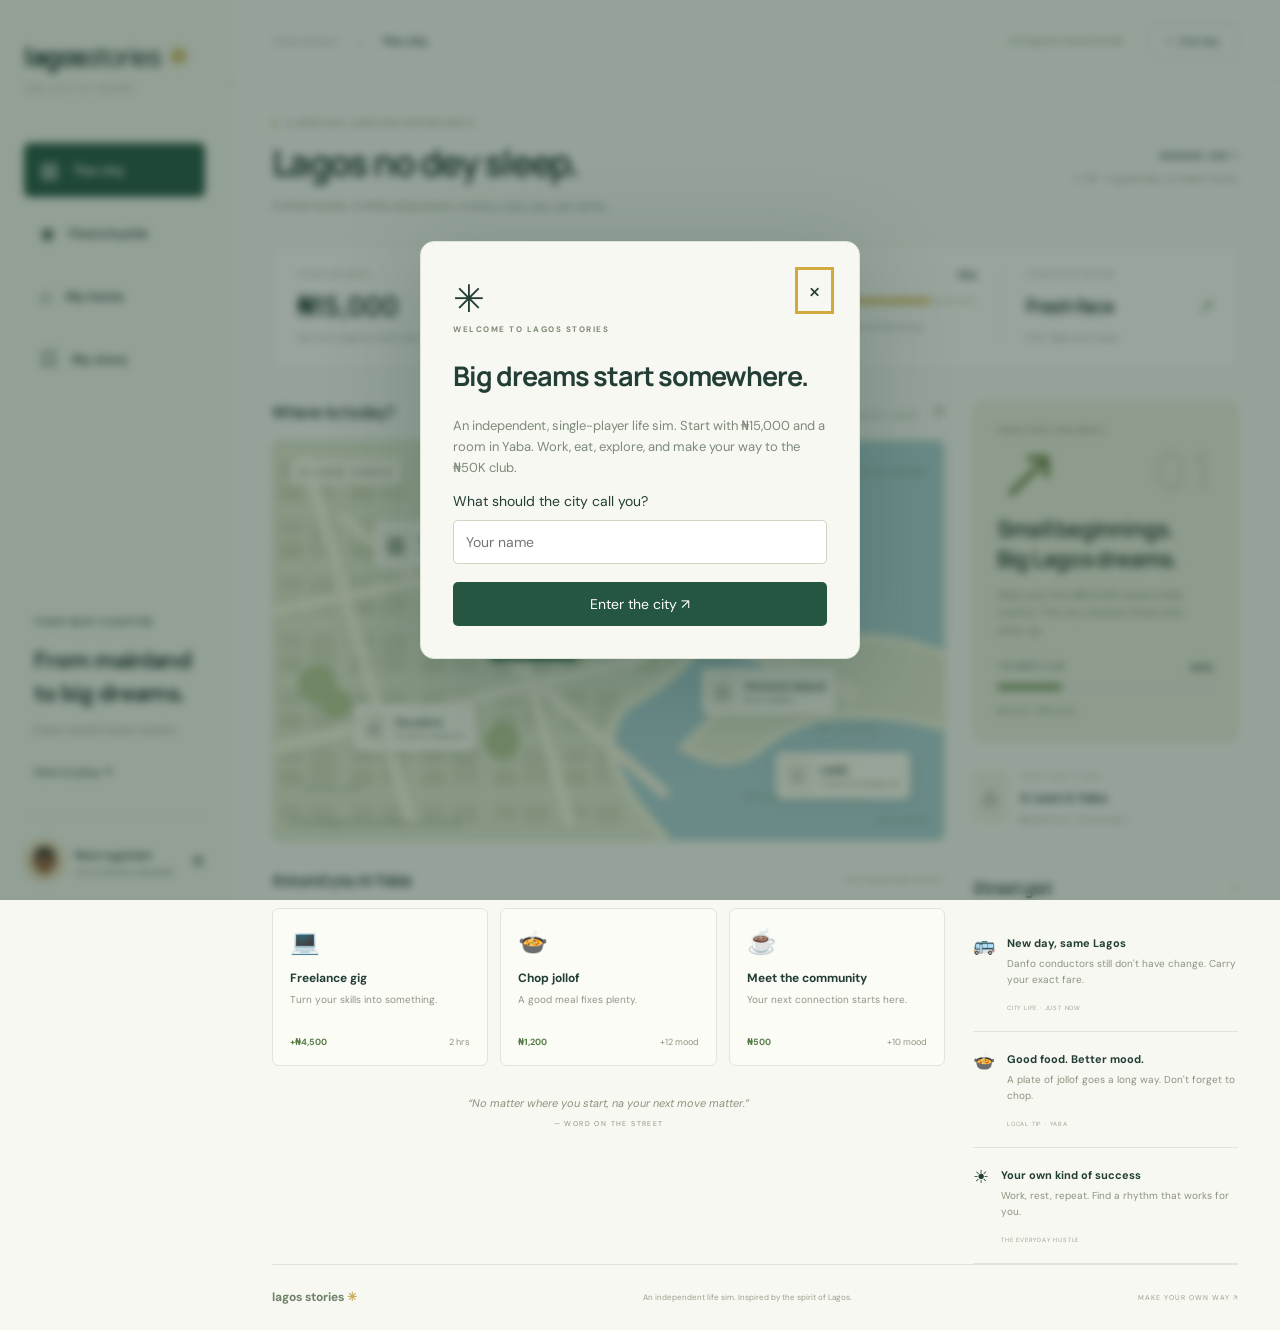
==== lagos-stories/index.html @ a5ed119f "Add Lagos Stories playable life simulator" ====
<!doctype html><html lang="en"><head><meta charset="utf-8"><meta name="viewport" content="width=device-width,initial-scale=1"><title>Lagos Stories — Make your own way</title><meta name="description" content="A playable Lagos life simulator. Work, explore, and build your own story."><link rel="stylesheet" href="style.css"></head><body><aside><a class="logo" href="#">lagos<span>stories</span><i>✳</i></a><div class="edition">THE CITY IS YOURS.</div><nav><button class="active" data-view="city">▧ <span>The city</span></button><button data-view="work">◈ <span>Find a hustle</span></button><button data-view="home">⌂ <span>My home</span></button><button data-view="journal">☷ <span>My story</span></button></nav><div class="side-bottom"><div class="small">YOUR NEXT CHAPTER</div><strong>From mainland<br>to big dreams.</strong><p>Every small move counts.</p><button class="text-btn" id="help">How to play ↗</button></div><button class="profile" id="profile"><span class="avatar">👨🏾</span><span><b id="player">New Lagosian</b><small>THE EVERYDAY DREAMER</small></span><span>⚙</span></button></aside><main><header><div class="breadcrumb">YOUR WORLD <span>/</span> <b id="view-name">The city</b></div><div class="header-right"><span class="saved">● Progress saved locally</span><button id="next-day">☾ End day</button></div></header><div class="page"><div class="heading"><div><div class="eyebrow"><span></span> A NEW DAY. ANOTHER OPPORTUNITY.</div><h1 id="greeting">Lagos no dey sleep.</h1><p id="subheading">A little hustle. A little enjoyment. A story only you can write.</p></div><div class="date"><strong id="day">MONDAY, DAY 1</strong><span>☀ 28° · A good day to make moves</span></div></div><section class="stats"><div><span>YOUR BALANCE</span><strong id="cash">₦15,000</strong><small id="earned">Your first chapter starts here</small></div><div><span>ENERGY <b id="energy-number">100%</b></span><div class="meter"><i id="energy"></i></div><small>Keep something in the tank</small></div><div><span>HAPPINESS <b id="happy-number">75%</b></span><div class="meter happy"><i id="happy"></i></div><small>Enjoyment is part of the journey</small></div><div><span>YOUR REPUTATION</span><strong class="rep" id="rep">Fresh face <em>↗</em></strong><small id="xp">0 XP · Make your name</small></div></section><div class="game-grid"><div class="primary"><section id="city-view"><div class="section-title"><h2>Where to today?</h2><span>EXPLORE LAGOS <i>↗</i></span></div><div class="map"><div class="map-top"><span><i></i> LAGOS, NIGERIA</span><span class="map-key">● Your city, your pace</span></div><svg viewBox="0 0 800 440" aria-label="Illustrated map of Lagos" role="img"><defs><pattern id="grid" width="30" height="30" patternUnits="userSpaceOnUse"><path d="M30 0H0V30" fill="none" stroke="#c3cfb8" stroke-width=".6"/></pattern><pattern id="blocks" width="85" height="68" patternUnits="userSpaceOnUse"><rect x="8" y="8" width="28" height="19" rx="3" fill="#d2d9bd"/><rect x="44" y="8" width="30" height="45" rx="3" fill="#d2d9bd"/><rect x="8" y="35" width="28" height="19" rx="3" fill="#ced5b6"/></pattern></defs><rect width="800" height="440" fill="#dfe6cc"/><rect width="800" height="440" fill="url(#blocks)"/><path d="M540 -20Q425 85 489 155T420 298Q366 350 470 460H820V-20Z" fill="#a8cdd0"/><path d="M540 -20Q425 85 489 155T420 298Q366 350 470 460" fill="none" stroke="#edf0d7" stroke-width="13"/><path d="M573 265Q675 180 820 244V330Q655 280 580 350Q540 380 488 348Z" fill="#dfe6cc" stroke="#f2f1da" stroke-width="8"/><path d="M38 0L165 440M0 185L450 95M0 350L447 239M230 0L355 440M330 0L450 170M80 70L470 405M485 200L695 285" fill="none" stroke="#f6f4df" stroke-width="13"/><path d="M485 200L695 285" fill="none" stroke="#f6f4df" stroke-width="17"/><path d="M485 200L695 285" stroke="#c3b892" stroke-width="2" stroke-dasharray="5 6"/><g fill="#b4c693"><circle cx="53" cy="273" r="23"/><circle cx="76" cy="296" r="18"/><circle cx="369" cy="53" r="25"/><circle cx="389" cy="76" r="18"/><circle cx="273" cy="340" r="21"/></g><g font-family="Arial" font-size="12" fill="#7c947f" letter-spacing="3"><text x="530" y="128" transform="rotate(-12 530 128)">LAGOS LAGOON</text><text x="562" y="412">ATLANTIC OCEAN</text></g><text x="462" y="222" transform="rotate(23 462 222)" fill="#7c8776" font-size="9" letter-spacing="2">THIRD MAINLAND BRIDGE</text><g fill="#88937e" font-size="10" letter-spacing="2"><text x="40" y="401">MAINLAND</text><text x="644" y="329">THE ISLAND</text></g></svg><button class="pin ikeja" data-location="Ikeja"><i>▥</i><span>Ikeja <small>WORK & OPPORTUNITY</small></span></button><button class="pin yaba selected" data-location="Yaba"><i>⌂</i><span>Yaba <small>YOU ARE HERE</small></span></button><button class="pin surulere" data-location="Surulere"><i>♫</i><span>Surulere <small>CULTURE & COMMUNITY</small></span></button><button class="pin vi" data-location="Victoria Island"><i>◇</i><span>Victoria Island <small>BIG CITY ENERGY</small></span></button><button class="pin lekki" data-location="Lekki"><i>♧</i><span>Lekki <small>A TASTE OF THE GOOD LIFE</small></span></button><div class="map-footer"><span>↖ Pick a neighbourhood. Find your next move.</span><b>06°27′ N 03°23′ E</b></div></div><div class="section-title action-heading"><h2 id="location-title">Around you in Yaba</h2><span id="location-label">THE MAINLAND SPIRIT</span></div><div id="actions" class="actions"></div></section><section id="other-view" hidden></section><div class="quote">“No matter where you start, na your next move matter.” <span>— WORD ON THE STREET</span></div></div><div class="right-rail"><section class="chapter"><div class="eyebrow">YOUR FIRST BIG MOVE</div><div class="chapter-art">↗<span>01</span></div><h2>Small beginnings.<br>Big Lagos dreams.</h2><p>Make your first ₦50,000. Build a little cushion. The city rewards those who show up.</p><div class="goal"><span>THE ₦50K CLUB</span><b id="goal-label">30%</b></div><div class="meter"><i id="goal"></i></div><small id="goal-value">₦15,000 / ₦50,000</small></section><section class="rent"><div class="rent-icon">⌂</div><div><span>HOME SWEET HOME</span><h3 id="home-name">A room in Yaba</h3><p id="rent-label">₦3,000 rent · Due on day 7</p></div></section><section class="feed"><div class="section-title"><h2>Street gist</h2><span class="live-dot">●</span></div><article><span>🚌</span><div><b>New day, same Lagos</b><p>Danfo conductors still don't have change. Carry your exact fare.</p><small>CITY LIFE · JUST NOW</small></div></article><article><span>🍲</span><div><b>Good food. Better mood.</b><p>A plate of jollof goes a long way. Don't forget to chop.</p><small>LOCAL TIP · YABA</small></div></article><article><span>☀</span><div><b>Your own kind of success</b><p>Work, rest, repeat. Find a rhythm that works for you.</p><small>THE EVERYDAY HUSTLE</small></div></article></section></div></div><footer><span>lagos stories <i>✳</i></span><p>An independent life sim. Inspired by the spirit of Lagos.</p><span>MAKE YOUR OWN WAY ↗</span></footer></div></main><div id="toast" role="status"></div><dialog id="modal"><form method="dialog"><button class="close" aria-label="Close">×</button></form><div id="modal-body"></div></dialog><script src="game.js"></script></body></html>
---- lagos-stories/style.css ----
@import url('https://fonts.googleapis.com/css2?family=DM+Sans:wght@400;500;600;700&family=Manrope:wght@400;500;600;700;800&display=swap');
:root{--ink:#233e35;--green:#245641;--muted:#889086;--paper:#f7f8f2;--line:#e0e5d9;--yellow:#f1d26a}*{box-sizing:border-box}body{margin:0;background:var(--paper);color:var(--ink);font-family:'DM Sans',sans-serif;font-size:14px}button,input{font:inherit}button{cursor:pointer;color:inherit}button:focus-visible,a:focus-visible{outline:3px solid #d1a93c;outline-offset:4px}aside{position:fixed;inset:0 auto 0 0;width:230px;border-right:1px solid var(--line);padding:38px 24px 18px;background:#f2f4eb;display:flex;flex-direction:column}.logo{font-family:Manrope,sans-serif;font-size:26px;font-weight:800;letter-spacing:-1.5px;color:var(--ink);text-decoration:none;white-space:nowrap}.logo span{font-weight:500}.logo i{font-style:normal;color:#c4a842;margin-left:7px}.edition{font-size:9px;letter-spacing:2px;margin:9px 0 48px;color:#7a8979}nav{display:grid;gap:9px}nav button{border:0;background:transparent;text-align:left;padding:14px 16px;border-radius:6px;font-size:20px;display:flex;gap:14px;align-items:center}nav button span{font-size:13px;font-weight:600}nav button.active{background:var(--green);color:white}nav button:hover:not(.active){background:#e5eadd}.side-bottom{margin-top:auto;padding:26px 10px}.small,.eyebrow{font-size:9px;letter-spacing:1.5px;font-weight:700}.side-bottom strong{display:block;font-size:23px;line-height:1.4;letter-spacing:-.7px;margin-top:16px}.side-bottom p{font-size:12px;color:var(--muted)}.text-btn{border:0;background:none;padding:12px 0;font-size:12px}.profile{border:0;border-top:1px solid var(--line);padding:20px 0 0;display:flex;align-items:center;gap:10px;text-align:left;background:none}.avatar{font-size:25px;background:#e5d9b8;border-radius:50%;padding:5px}.profile b{font-size:11px}.profile small{display:block;font-size:7px;letter-spacing:.8px;margin-top:5px}.profile>span:last-child{margin-left:auto}main{margin-left:230px}header{height:82px;border-bottom:1px solid var(--line);padding:0 42px;display:flex;justify-content:space-between;align-items:center}.breadcrumb{font-size:9px;letter-spacing:1px;color:#889184}.breadcrumb span{margin:0 16px}.breadcrumb b{color:var(--ink);font-size:11px;letter-spacing:0}.header-right{display:flex;gap:24px;align-items:center}.saved{font-size:10px;color:#7d8c76}.saved:first-letter{color:#6a9360}header button{padding:10px 17px;border:1px solid #cbd4c4;border-radius:5px;background:transparent;font-size:11px}.page{padding:36px 42px 0;max-width:1600px;margin:auto}.heading{display:flex;justify-content:space-between;align-items:center;gap:20px}.eyebrow{color:#7c8974;font-size:8px}.eyebrow>span{display:inline-block;width:5px;height:5px;background:#a7b06d;border-radius:50%;margin-right:6px}h1{font-family:Manrope,sans-serif;font-size:36px;letter-spacing:-1.7px;margin:10px 0}p{line-height:1.6}.heading p{font-size:12px;color:#7d897b;margin:0}.date{text-align:right;white-space:nowrap}.date strong{font-size:9px;letter-spacing:1px;display:block}.date span{font-size:10px;color:#8b9385;display:block;margin-top:10px}.stats{display:grid;grid-template-columns:1.1fr 1fr 1fr 1fr;border:1px solid var(--line);border-radius:8px;background:#fcfcf7;margin:29px 0 32px;padding:23px 0}.stats>div{padding:0 24px;border-right:1px solid var(--line)}.stats>div:last-child{border:0}.stats span{font-size:8px;letter-spacing:1.3px;display:block;color:#7f8c79}.stats span b{float:right;font-size:10px;color:var(--ink);letter-spacing:0}.stats strong{display:block;font-family:Manrope;font-size:27px;margin:8px 0 3px;letter-spacing:-.8px}.stats small{font-size:9px;color:#909887}.meter{height:6px;background:#e5e9dc;border-radius:4px;overflow:hidden;margin:19px 0 12px}.meter i{display:block;height:100%;width:100%;background:#688b56;border-radius:4px;transition:width .4s}.happy i{background:#d3b852;width:75%}.stats strong.rep{font-size:19px;margin:14px 0 8px}.rep em{font-style:normal;float:right;color:#95a887}.game-grid{display:grid;grid-template-columns:minmax(0,1fr) 265px;gap:28px}.section-title{display:flex;align-items:center;justify-content:space-between;gap:8px;margin-bottom:17px}.section-title h2{font-size:16px;letter-spacing:-.4px;margin:0;font-family:Manrope}.section-title>span{font-size:8px;letter-spacing:1px;color:#8b9481}.section-title i{font-style:normal;font-size:17px;margin-left:10px}.map{position:relative;background:#dfe6cc;border-radius:8px;overflow:hidden;border:1px solid #ced9c2;aspect-ratio:1.68}.map svg{width:100%;height:100%;position:absolute;inset:0}.map-top{position:absolute;z-index:1;top:18px;left:18px;right:18px;display:flex;justify-content:space-between;font-size:8px;letter-spacing:1.2px}.map-top>span:first-child{background:#f5f5e4;padding:8px 10px;border-radius:4px}.map-top i{display:inline-block;width:5px;height:5px;background:#648e59;border-radius:50%;margin-right:5px}.map-key{padding-top:7px;color:#637d6d;letter-spacing:0}.pin{position:absolute;border:0;background:#fcfcf0;box-shadow:0 3px 12px #425b4220;padding:7px 10px 7px 6px;border-radius:6px;display:flex;gap:7px;align-items:center;text-align:left;transition:transform .2s}.pin:hover{transform:translateY(-4px)}.pin i{background:#eef0df;font-size:19px;font-style:normal;padding:4px 7px;border-radius:4px}.pin span{font-size:11px;font-weight:700;white-space:nowrap}.pin small{display:block;font-size:5.5px;letter-spacing:.5px;font-weight:500;margin-top:4px}.pin.selected{background:var(--green);color:white}.pin.selected i{background:#426d50}.ikeja{top:20%;left:15%}.yaba{top:43%;left:32%}.surulere{top:66%;left:12%}.vi{top:57%;left:64%}.lekki{top:78%;left:75%}.map-footer{position:absolute;bottom:13px;left:16px;right:16px;display:flex;justify-content:space-between;font-size:8px;color:#6a8070}.map-footer b{font-size:6px;font-weight:500}.action-heading{margin-top:28px}.actions{display:grid;grid-template-columns:repeat(3,1fr);gap:12px}.action{border:1px solid var(--line);background:#fcfcf7;border-radius:7px;padding:17px;text-align:left;min-height:158px;transition:border .2s,transform .2s;display:flex;flex-direction:column;align-items:flex-start}.action:hover{border-color:#73986c;transform:translateY(-3px)}.action .icon{font-size:24px;margin-bottom:13px}.action h3{font-size:12px;margin:0 0 6px}.action p{font-size:10px;color:#909584;margin:0 0 15px}.action .cost{font-size:9px;font-weight:700;margin-top:auto;color:#577c46;width:100%}.cost b{float:right;color:#8d967f;font-weight:400}.chapter{padding:23px;background:#e9eddb;border:1px solid #dce3cb;border-radius:8px;position:relative;overflow:hidden}.chapter .eyebrow{font-size:8px;letter-spacing:1.2px}.chapter-art{height:70px;font-family:Manrope;font-size:75px;line-height:1;color:#748b4f;font-weight:500;display:flex;align-items:center;justify-content:space-between}.chapter-art span{font-size:55px;opacity:.12;font-weight:800}.chapter h2{font-family:Manrope;font-size:22px;line-height:1.35;letter-spacing:-.8px;margin:10px 0}.chapter p{font-size:11px;color:#7b8871;margin:12px 0 22px}.goal{display:flex;justify-content:space-between;font-size:8px;letter-spacing:.7px}.goal b{font-size:10px}.chapter .meter{margin:10px 0}.chapter small{font-size:9px;color:#7d8e72}.rent{display:flex;align-items:center;gap:12px;padding:23px 0;border-bottom:1px solid var(--line)}.rent-icon{font-size:24px;background:#eeeede;border-radius:6px;padding:10px}.rent span{font-size:7px;letter-spacing:1px;color:#929a83}.rent h3{font-size:12px;margin:7px 0}.rent p{font-size:9px;color:#8f9987;margin:0}.feed{margin-top:25px}.feed article{display:flex;gap:12px;padding:17px 0;border-bottom:1px solid var(--line)}.feed article>span{font-size:18px}.feed b{font-size:11px}.feed p{font-size:10px;color:#8a9480;margin:5px 0 8px}.feed small{font-size:6px;letter-spacing:.8px;color:#a0a58f}.live-dot{color:#93aa72!important}.quote{text-align:center;padding:30px 10px;font-size:11px;color:#8b947f;font-style:italic}.quote span{display:block;font-size:7px;letter-spacing:1.4px;margin-top:9px;font-style:normal}footer{border-top:1px solid var(--line);display:flex;align-items:center;justify-content:space-between;padding:18px 0;color:#99a18d;font-size:8px}footer>span:first-child{font-size:12px;font-weight:700;color:#70816a}footer i{font-style:normal;color:#c7ac5c}footer>span:last-child{font-size:7px;letter-spacing:1px}#toast{position:fixed;bottom:28px;left:50%;transform:translate(-50%,20px);background:var(--green);color:white;padding:16px 25px;border-radius:8px;box-shadow:0 8px 40px #203e3530;opacity:0;transition:.2s;pointer-events:none;z-index:5;max-width:90vw;font-size:13px}#toast.show{opacity:1;transform:translate(-50%,0)}dialog{border:1px solid var(--line);border-radius:14px;padding:32px;background:var(--paper);color:var(--ink);width:440px;max-width:92vw;box-shadow:0 20px 90px #163d3540}dialog::backdrop{background:#19352b70;backdrop-filter:blur(4px)}.close{float:right;border:0;background:none;font-size:24px}.modal-icon{font-size:38px}dialog h2{font-family:Manrope;font-size:27px;letter-spacing:-1px}dialog p{font-size:13px;color:#7d897b}dialog input{width:100%;border:1px solid #cdd6c3;border-radius:5px;padding:12px;margin:10px 0 18px;background:#fff}dialog .primary-btn{background:var(--green);color:white;border:0;border-radius:5px;padding:13px 20px;width:100%}dialog .secondary-btn{margin-top:12px;background:none;border:0;font-size:11px;color:#89947e;width:100%}.view-intro{padding:28px;border-radius:8px;background:#e9eddb;margin-bottom:20px}.view-intro h2{font-size:26px;margin:0}.view-intro p{font-size:12px;color:#7d897b}.wide-actions{grid-template-columns:repeat(2,1fr)}.journal-entry{padding:18px;border-bottom:1px solid var(--line);display:flex;gap:18px}.journal-entry small{color:#95a087;font-size:10px;white-space:nowrap}.journal-entry p{margin:0;font-size:12px}@media(min-width:1550px){.map{aspect-ratio:1.8}}@media(max-width:1200px){aside{width:190px;padding:30px 18px}.logo{font-size:23px}main{margin-left:190px}.page{padding:28px 25px 0}header{padding:0 25px}.game-grid{grid-template-columns:minmax(0,1fr) 220px;gap:20px}.stats>div{padding:0 17px}.pin{padding:5px;gap:4px}.pin i{font-size:14px;padding:4px}.pin span{font-size:9px}.pin small{font-size:4px}.action{padding:13px}.date span{font-size:8px}.heading h1{font-size:30px}.chapter{padding:18px}}@media(max-width:950px){aside{width:78px;padding:26px 12px}.logo{font-size:0}.logo i{font-size:33px;margin:0}.edition,.side-bottom,nav button span,.profile>span:not(.avatar){display:none}nav{margin-top:35px}nav button{padding:14px;justify-content:center}.profile{margin-top:auto}.avatar{font-size:20px}main{margin-left:78px}.game-grid{grid-template-columns:minmax(0,1fr)}.right-rail{display:grid;grid-template-columns:1fr 1fr;gap:20px}.feed{display:none}.rent{align-self:start}.stats>div{padding:0 15px}.date{display:none}.map{aspect-ratio:1.8}}@media(max-width:600px){aside{inset:auto 0 0;width:100%;height:65px;padding:5px 10px;z-index:4;border-top:1px solid var(--line);border-right:0}.logo,.profile{display:none}nav{display:flex;margin:0;justify-content:space-around}nav button{font-size:20px;padding:8px 15px;flex-direction:column;gap:3px}nav button span{display:block;font-size:8px}main{margin-left:0;padding-bottom:65px}header{height:58px;padding:0 18px}.saved{display:none}.page{padding:25px 18px 0}.heading h1{font-size:29px}.heading p{font-size:11px}.eyebrow{font-size:7px}.stats{grid-template-columns:1fr 1fr;padding:0;margin:23px 0}.stats>div{padding:16px;border-bottom:1px solid var(--line)}.stats>div:nth-child(2){border-right:0}.stats>div:nth-child(3){border-bottom:0}.stats strong{font-size:24px}.stats small{font-size:8px}.stats span{font-size:7px}.meter{margin:14px 0 9px}.map{aspect-ratio:1.12}.map svg{width:130%;max-width:none;left:-14%}.map-key{display:none}.map-top{top:12px;left:12px}.map-footer b{display:none}.pin{padding:7px}.pin span{font-size:10px}.pin small{font-size:5px}.ikeja{top:22%;left:10%}.yaba{top:43%;left:24%}.surulere{top:65%;left:4%}.vi{top:55%;left:57%}.lekki{top:78%;left:66%}.actions{gap:8px}.action{padding:12px 9px;min-height:166px}.action h3{font-size:11px}.action p{font-size:9px}.cost b{display:block;float:none;margin-top:5px}.section-title>span{font-size:6px}.right-rail{grid-template-columns:1fr}.rent{padding:0 0 20px}.chapter-art{height:50px}.chapter h2 br{display:none}.chapter h2{font-size:20px}.chapter p{margin-bottom:15px}.quote{font-size:10px}footer p{max-width:130px;font-size:7px}footer>span:last-child{display:none}.wide-actions{grid-template-columns:1fr 1fr}}
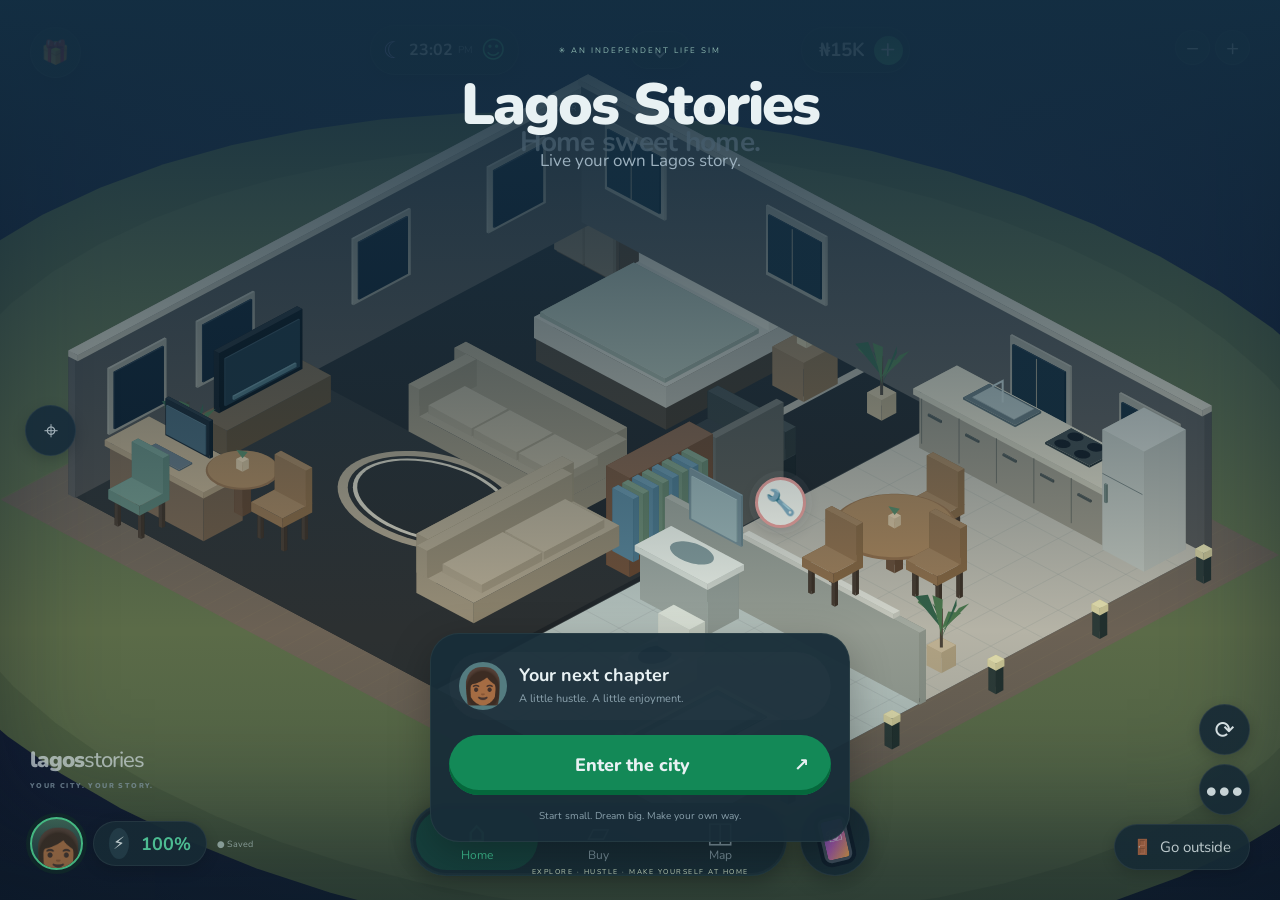
==== commit 8b416902: "Rebuild game UI with isometric home, city map, bottom navigation and interactive phone" ====
--- a/lagos-stories/index.html
+++ b/lagos-stories/index.html
@@ -1 +1 @@
-<!doctype html><html lang="en"><head><meta charset="utf-8"><meta name="viewport" content="width=device-width,initial-scale=1"><title>Lagos Stories — Make your own way</title><meta name="description" content="A playable Lagos life simulator. Work, explore, and build your own story."><link rel="stylesheet" href="style.css"></head><body><aside><a class="logo" href="#">lagos<span>stories</span><i>✳</i></a><div class="edition">THE CITY IS YOURS.</div><nav><button class="active" data-view="city">▧ <span>The city</span></button><button data-view="work">◈ <span>Find a hustle</span></button><button data-view="home">⌂ <span>My home</span></button><button data-view="journal">☷ <span>My story</span></button></nav><div class="side-bottom"><div class="small">YOUR NEXT CHAPTER</div><strong>From mainland<br>to big dreams.</strong><p>Every small move counts.</p><button class="text-btn" id="help">How to play ↗</button></div><button class="profile" id="profile"><span class="avatar">👨🏾</span><span><b id="player">New Lagosian</b><small>THE EVERYDAY DREAMER</small></span><span>⚙</span></button></aside><main><header><div class="breadcrumb">YOUR WORLD <span>/</span> <b id="view-name">The city</b></div><div class="header-right"><span class="saved">● Progress saved locally</span><button id="next-day">☾ End day</button></div></header><div class="page"><div class="heading"><div><div class="eyebrow"><span></span> A NEW DAY. ANOTHER OPPORTUNITY.</div><h1 id="greeting">Lagos no dey sleep.</h1><p id="subheading">A little hustle. A little enjoyment. A story only you can write.</p></div><div class="date"><strong id="day">MONDAY, DAY 1</strong><span>☀ 28° · A good day to make moves</span></div></div><section class="stats"><div><span>YOUR BALANCE</span><strong id="cash">₦15,000</strong><small id="earned">Your first chapter starts here</small></div><div><span>ENERGY <b id="energy-number">100%</b></span><div class="meter"><i id="energy"></i></div><small>Keep something in the tank</small></div><div><span>HAPPINESS <b id="happy-number">75%</b></span><div class="meter happy"><i id="happy"></i></div><small>Enjoyment is part of the journey</small></div><div><span>YOUR REPUTATION</span><strong class="rep" id="rep">Fresh face <em>↗</em></strong><small id="xp">0 XP · Make your name</small></div></section><div class="game-grid"><div class="primary"><section id="city-view"><div class="section-title"><h2>Where to today?</h2><span>EXPLORE LAGOS <i>↗</i></span></div><div class="map"><div class="map-top"><span><i></i> LAGOS, NIGERIA</span><span class="map-key">● Your city, your pace</span></div><svg viewBox="0 0 800 440" aria-label="Illustrated map of Lagos" role="img"><defs><pattern id="grid" width="30" height="30" patternUnits="userSpaceOnUse"><path d="M30 0H0V30" fill="none" stroke="#c3cfb8" stroke-width=".6"/></pattern><pattern id="blocks" width="85" height="68" patternUnits="userSpaceOnUse"><rect x="8" y="8" width="28" height="19" rx="3" fill="#d2d9bd"/><rect x="44" y="8" width="30" height="45" rx="3" fill="#d2d9bd"/><rect x="8" y="35" width="28" height="19" rx="3" fill="#ced5b6"/></pattern></defs><rect width="800" height="440" fill="#dfe6cc"/><rect width="800" height="440" fill="url(#blocks)"/><path d="M540 -20Q425 85 489 155T420 298Q366 350 470 460H820V-20Z" fill="#a8cdd0"/><path d="M540 -20Q425 85 489 155T420 298Q366 350 470 460" fill="none" stroke="#edf0d7" stroke-width="13"/><path d="M573 265Q675 180 820 244V330Q655 280 580 350Q540 380 488 348Z" fill="#dfe6cc" stroke="#f2f1da" stroke-width="8"/><path d="M38 0L165 440M0 185L450 95M0 350L447 239M230 0L355 440M330 0L450 170M80 70L470 405M485 200L695 285" fill="none" stroke="#f6f4df" stroke-width="13"/><path d="M485 200L695 285" fill="none" stroke="#f6f4df" stroke-width="17"/><path d="M485 200L695 285" stroke="#c3b892" stroke-width="2" stroke-dasharray="5 6"/><g fill="#b4c693"><circle cx="53" cy="273" r="23"/><circle cx="76" cy="296" r="18"/><circle cx="369" cy="53" r="25"/><circle cx="389" cy="76" r="18"/><circle cx="273" cy="340" r="21"/></g><g font-family="Arial" font-size="12" fill="#7c947f" letter-spacing="3"><text x="530" y="128" transform="rotate(-12 530 128)">LAGOS LAGOON</text><text x="562" y="412">ATLANTIC OCEAN</text></g><text x="462" y="222" transform="rotate(23 462 222)" fill="#7c8776" font-size="9" letter-spacing="2">THIRD MAINLAND BRIDGE</text><g fill="#88937e" font-size="10" letter-spacing="2"><text x="40" y="401">MAINLAND</text><text x="644" y="329">THE ISLAND</text></g></svg><button class="pin ikeja" data-location="Ikeja"><i>▥</i><span>Ikeja <small>WORK & OPPORTUNITY</small></span></button><button class="pin yaba selected" data-location="Yaba"><i>⌂</i><span>Yaba <small>YOU ARE HERE</small></span></button><button class="pin surulere" data-location="Surulere"><i>♫</i><span>Surulere <small>CULTURE & COMMUNITY</small></span></button><button class="pin vi" data-location="Victoria Island"><i>◇</i><span>Victoria Island <small>BIG CITY ENERGY</small></span></button><button class="pin lekki" data-location="Lekki"><i>♧</i><span>Lekki <small>A TASTE OF THE GOOD LIFE</small></span></button><div class="map-footer"><span>↖ Pick a neighbourhood. Find your next move.</span><b>06°27′ N 03°23′ E</b></div></div><div class="section-title action-heading"><h2 id="location-title">Around you in Yaba</h2><span id="location-label">THE MAINLAND SPIRIT</span></div><div id="actions" class="actions"></div></section><section id="other-view" hidden></section><div class="quote">“No matter where you start, na your next move matter.” <span>— WORD ON THE STREET</span></div></div><div class="right-rail"><section class="chapter"><div class="eyebrow">YOUR FIRST BIG MOVE</div><div class="chapter-art">↗<span>01</span></div><h2>Small beginnings.<br>Big Lagos dreams.</h2><p>Make your first ₦50,000. Build a little cushion. The city rewards those who show up.</p><div class="goal"><span>THE ₦50K CLUB</span><b id="goal-label">30%</b></div><div class="meter"><i id="goal"></i></div><small id="goal-value">₦15,000 / ₦50,000</small></section><section class="rent"><div class="rent-icon">⌂</div><div><span>HOME SWEET HOME</span><h3 id="home-name">A room in Yaba</h3><p id="rent-label">₦3,000 rent · Due on day 7</p></div></section><section class="feed"><div class="section-title"><h2>Street gist</h2><span class="live-dot">●</span></div><article><span>🚌</span><div><b>New day, same Lagos</b><p>Danfo conductors still don't have change. Carry your exact fare.</p><small>CITY LIFE · JUST NOW</small></div></article><article><span>🍲</span><div><b>Good food. Better mood.</b><p>A plate of jollof goes a long way. Don't forget to chop.</p><small>LOCAL TIP · YABA</small></div></article><article><span>☀</span><div><b>Your own kind of success</b><p>Work, rest, repeat. Find a rhythm that works for you.</p><small>THE EVERYDAY HUSTLE</small></div></article></section></div></div><footer><span>lagos stories <i>✳</i></span><p>An independent life sim. Inspired by the spirit of Lagos.</p><span>MAKE YOUR OWN WAY ↗</span></footer></div></main><div id="toast" role="status"></div><dialog id="modal"><form method="dialog"><button class="close" aria-label="Close">×</button></form><div id="modal-body"></div></dialog><script src="game.js"></script></body></html>
+<!doctype html><html lang="en"><head><meta charset="UTF-8"><meta name="viewport" content="width=device-width,initial-scale=1,viewport-fit=cover"><meta name="theme-color" content="#142839"><title>Lagos Stories — Your city, your story</title><meta name="description" content="Explore Lagos, build your home, and make your own way in an interactive life simulator."><link rel="stylesheet" href="style.css?v=2"></head><body><main id="game"><canvas id="world" aria-label="Interactive isometric home and Lagos city map"></canvas><div class="scene-vignette"></div><div id="map-labels" aria-label="City destinations"></div><div class="hud"><button id="clock" class="pill" aria-label="Switch day and night"><span id="moon">☾</span> <b id="time">10:28</b><small>PM</small><span class="mood">☺</span></button><button id="overview" class="pill compact" aria-label="Toggle home overview">⌄</button><button id="wallet" class="pill"><b id="cash">₦15K</b><span class="plus">+</span></button></div><div class="quick-hud"><button class="circle gift" id="gift" aria-label="Daily reward">🎁</button><button class="pill streak" id="daily"><span>☀ <b id="day">1</b></span><span>🔥 <b id="streak">0</b></span></button><button class="circle diamond" id="goals" aria-label="View milestone">💎</button><button class="pill goal-pill" id="goal"><span>₦</span><b id="goal-progress">0/5</b></button></div><div class="city-banner" id="city-banner" hidden>🏛 CITY GIST <span>A new day. Another chance to make your mark.</span></div><div class="scene-title" id="scene-title"><span>YOUR LITTLE CORNER OF LAGOS</span><h1>Home sweet home.</h1></div><button class="side-control circle" id="zoom" aria-label="Zoom into room">⌖</button><button id="room-action" class="room-action" aria-label="Interact with home">🔧</button><div class="right-controls"><button class="circle" id="rotate" aria-label="Rotate view">⟳</button><button class="circle" id="more" aria-label="More actions">•••</button><button class="pill outside" id="outside">🚪 <span>Go outside</span></button></div><div class="player-status"><button class="portrait" id="profile" aria-label="Edit character"><span id="avatar">👩🏾</span></button><button class="pill energy" id="status"><span>⚡</span><b id="energy">100%</b><i></i></button><span class="save-indicator">● Saved</span></div><div class="bottom-bar"><nav aria-label="Game navigation"><button class="active" data-tab="home"><span>⌂</span>Home</button><button data-tab="buy"><span>▱</span>Buy</button><button data-tab="map"><span>◫</span>Map</button></nav><button id="phone-open" class="phone-launch" aria-label="Open phone"><span>▰<i>☏</i></span></button></div><div class="desktop-brand">lagos<span>stories</span><small>YOUR CITY. YOUR STORY.</small></div><div class="view-tools"><button id="zoom-out" aria-label="Zoom out">−</button><button id="zoom-in" aria-label="Zoom in">+</button></div><div id="welcome"><div class="welcome-heading"><div class="brand-kicker">✳ AN INDEPENDENT LIFE SIM</div><h1>Lagos Stories</h1><p>Live your own Lagos story.</p></div><div class="continue-card"><div class="welcome-player"><span class="welcome-avatar">👩🏾</span><div><strong id="welcome-name">Your next chapter</strong><p id="welcome-detail">A little hustle. A little enjoyment.</p></div></div><button id="continue">Enter the city <span>↗</span></button><small>Start small. Dream big. Make your own way.</small></div><div class="welcome-footer">EXPLORE · HUSTLE · MAKE YOURSELF AT HOME</div></div></main><div id="phone-overlay" hidden><button id="phone-close" class="pill">× Close</button><section class="phone" aria-label="In-game phone"><div class="phone-status"><span id="phone-mini-time">10:28 PM</span><i></i><span>••• 4G ▰</span></div><div class="phone-content"><h2 id="phone-time">10:28</h2><p id="phone-date">Monday · Lagos</p><button class="day-toggle" id="phone-theme">☀ Day mode</button><button class="phone-event" id="phone-milestone"><span>🎁</span><div><b>Your first big break</b><small>Join the ₦50K club · Keep making moves</small></div><strong>↗</strong></button><div class="apps"><button data-app="jobs"><i class="app-green">💼</i>Jobs</button><button data-app="journal"><i class="app-blue">💬</i>My story</button><button data-app="games"><i class="app-green">🎱</i>Games</button><button data-app="help"><i class="app-teal">🎧</i>Help</button><button data-app="food"><i class="app-white">🍲</i>Chop food</button><button data-app="home"><i class="app-black">🏡</i>My home</button><button data-app="map"><i class="app-teal">🗺</i>Explore</button><button data-app="status"><i class="app-blue">💚</i>Wellness</button><button data-app="goals"><i class="app-white">💎</i>Milestones</button><button data-app="buy"><i class="app-black">🛋</i>Furniture</button><button data-app="rest"><i class="app-yellow">🌙</i>Rest</button><button data-app="profile"><i class="app-green">👤</i>Profile</button></div><div class="phone-dock"><button data-app="jobs" aria-label="Jobs">💼</button><button data-app="food" aria-label="Food">🍲</button><button data-app="goals" aria-label="Goals">💡</button><button data-app="help" aria-label="Help">🎓</button></div></div><div class="phone-home-indicator"></div></section></div><dialog id="sheet"><button class="sheet-close" aria-label="Close dialog">×</button><div class="sheet-handle"></div><div id="sheet-content"></div></dialog><div id="toast" role="status"></div><script src="world.js?v=2"></script><script src="game.js?v=2"></script></body></html>
--- a/lagos-stories/style.css
+++ b/lagos-stories/style.css
@@ -1,2 +1,4 @@
-@import url('https://fonts.googleapis.com/css2?family=DM+Sans:wght@400;500;600;700&family=Manrope:wght@400;500;600;700;800&display=swap');
-:root{--ink:#233e35;--green:#245641;--muted:#889086;--paper:#f7f8f2;--line:#e0e5d9;--yellow:#f1d26a}*{box-sizing:border-box}body{margin:0;background:var(--paper);color:var(--ink);font-family:'DM Sans',sans-serif;font-size:14px}button,input{font:inherit}button{cursor:pointer;color:inherit}button:focus-visible,a:focus-visible{outline:3px solid #d1a93c;outline-offset:4px}aside{position:fixed;inset:0 auto 0 0;width:230px;border-right:1px solid var(--line);padding:38px 24px 18px;background:#f2f4eb;display:flex;flex-direction:column}.logo{font-family:Manrope,sans-serif;font-size:26px;font-weight:800;letter-spacing:-1.5px;color:var(--ink);text-decoration:none;white-space:nowrap}.logo span{font-weight:500}.logo i{font-style:normal;color:#c4a842;margin-left:7px}.edition{font-size:9px;letter-spacing:2px;margin:9px 0 48px;color:#7a8979}nav{display:grid;gap:9px}nav button{border:0;background:transparent;text-align:left;padding:14px 16px;border-radius:6px;font-size:20px;display:flex;gap:14px;align-items:center}nav button span{font-size:13px;font-weight:600}nav button.active{background:var(--green);color:white}nav button:hover:not(.active){background:#e5eadd}.side-bottom{margin-top:auto;padding:26px 10px}.small,.eyebrow{font-size:9px;letter-spacing:1.5px;font-weight:700}.side-bottom strong{display:block;font-size:23px;line-height:1.4;letter-spacing:-.7px;margin-top:16px}.side-bottom p{font-size:12px;color:var(--muted)}.text-btn{border:0;background:none;padding:12px 0;font-size:12px}.profile{border:0;border-top:1px solid var(--line);padding:20px 0 0;display:flex;align-items:center;gap:10px;text-align:left;background:none}.avatar{font-size:25px;background:#e5d9b8;border-radius:50%;padding:5px}.profile b{font-size:11px}.profile small{display:block;font-size:7px;letter-spacing:.8px;margin-top:5px}.profile>span:last-child{margin-left:auto}main{margin-left:230px}header{height:82px;border-bottom:1px solid var(--line);padding:0 42px;display:flex;justify-content:space-between;align-items:center}.breadcrumb{font-size:9px;letter-spacing:1px;color:#889184}.breadcrumb span{margin:0 16px}.breadcrumb b{color:var(--ink);font-size:11px;letter-spacing:0}.header-right{display:flex;gap:24px;align-items:center}.saved{font-size:10px;color:#7d8c76}.saved:first-letter{color:#6a9360}header button{padding:10px 17px;border:1px solid #cbd4c4;border-radius:5px;background:transparent;font-size:11px}.page{padding:36px 42px 0;max-width:1600px;margin:auto}.heading{display:flex;justify-content:space-between;align-items:center;gap:20px}.eyebrow{color:#7c8974;font-size:8px}.eyebrow>span{display:inline-block;width:5px;height:5px;background:#a7b06d;border-radius:50%;margin-right:6px}h1{font-family:Manrope,sans-serif;font-size:36px;letter-spacing:-1.7px;margin:10px 0}p{line-height:1.6}.heading p{font-size:12px;color:#7d897b;margin:0}.date{text-align:right;white-space:nowrap}.date strong{font-size:9px;letter-spacing:1px;display:block}.date span{font-size:10px;color:#8b9385;display:block;margin-top:10px}.stats{display:grid;grid-template-columns:1.1fr 1fr 1fr 1fr;border:1px solid var(--line);border-radius:8px;background:#fcfcf7;margin:29px 0 32px;padding:23px 0}.stats>div{padding:0 24px;border-right:1px solid var(--line)}.stats>div:last-child{border:0}.stats span{font-size:8px;letter-spacing:1.3px;display:block;color:#7f8c79}.stats span b{float:right;font-size:10px;color:var(--ink);letter-spacing:0}.stats strong{display:block;font-family:Manrope;font-size:27px;margin:8px 0 3px;letter-spacing:-.8px}.stats small{font-size:9px;color:#909887}.meter{height:6px;background:#e5e9dc;border-radius:4px;overflow:hidden;margin:19px 0 12px}.meter i{display:block;height:100%;width:100%;background:#688b56;border-radius:4px;transition:width .4s}.happy i{background:#d3b852;width:75%}.stats strong.rep{font-size:19px;margin:14px 0 8px}.rep em{font-style:normal;float:right;color:#95a887}.game-grid{display:grid;grid-template-columns:minmax(0,1fr) 265px;gap:28px}.section-title{display:flex;align-items:center;justify-content:space-between;gap:8px;margin-bottom:17px}.section-title h2{font-size:16px;letter-spacing:-.4px;margin:0;font-family:Manrope}.section-title>span{font-size:8px;letter-spacing:1px;color:#8b9481}.section-title i{font-style:normal;font-size:17px;margin-left:10px}.map{position:relative;background:#dfe6cc;border-radius:8px;overflow:hidden;border:1px solid #ced9c2;aspect-ratio:1.68}.map svg{width:100%;height:100%;position:absolute;inset:0}.map-top{position:absolute;z-index:1;top:18px;left:18px;right:18px;display:flex;justify-content:space-between;font-size:8px;letter-spacing:1.2px}.map-top>span:first-child{background:#f5f5e4;padding:8px 10px;border-radius:4px}.map-top i{display:inline-block;width:5px;height:5px;background:#648e59;border-radius:50%;margin-right:5px}.map-key{padding-top:7px;color:#637d6d;letter-spacing:0}.pin{position:absolute;border:0;background:#fcfcf0;box-shadow:0 3px 12px #425b4220;padding:7px 10px 7px 6px;border-radius:6px;display:flex;gap:7px;align-items:center;text-align:left;transition:transform .2s}.pin:hover{transform:translateY(-4px)}.pin i{background:#eef0df;font-size:19px;font-style:normal;padding:4px 7px;border-radius:4px}.pin span{font-size:11px;font-weight:700;white-space:nowrap}.pin small{display:block;font-size:5.5px;letter-spacing:.5px;font-weight:500;margin-top:4px}.pin.selected{background:var(--green);color:white}.pin.selected i{background:#426d50}.ikeja{top:20%;left:15%}.yaba{top:43%;left:32%}.surulere{top:66%;left:12%}.vi{top:57%;left:64%}.lekki{top:78%;left:75%}.map-footer{position:absolute;bottom:13px;left:16px;right:16px;display:flex;justify-content:space-between;font-size:8px;color:#6a8070}.map-footer b{font-size:6px;font-weight:500}.action-heading{margin-top:28px}.actions{display:grid;grid-template-columns:repeat(3,1fr);gap:12px}.action{border:1px solid var(--line);background:#fcfcf7;border-radius:7px;padding:17px;text-align:left;min-height:158px;transition:border .2s,transform .2s;display:flex;flex-direction:column;align-items:flex-start}.action:hover{border-color:#73986c;transform:translateY(-3px)}.action .icon{font-size:24px;margin-bottom:13px}.action h3{font-size:12px;margin:0 0 6px}.action p{font-size:10px;color:#909584;margin:0 0 15px}.action .cost{font-size:9px;font-weight:700;margin-top:auto;color:#577c46;width:100%}.cost b{float:right;color:#8d967f;font-weight:400}.chapter{padding:23px;background:#e9eddb;border:1px solid #dce3cb;border-radius:8px;position:relative;overflow:hidden}.chapter .eyebrow{font-size:8px;letter-spacing:1.2px}.chapter-art{height:70px;font-family:Manrope;font-size:75px;line-height:1;color:#748b4f;font-weight:500;display:flex;align-items:center;justify-content:space-between}.chapter-art span{font-size:55px;opacity:.12;font-weight:800}.chapter h2{font-family:Manrope;font-size:22px;line-height:1.35;letter-spacing:-.8px;margin:10px 0}.chapter p{font-size:11px;color:#7b8871;margin:12px 0 22px}.goal{display:flex;justify-content:space-between;font-size:8px;letter-spacing:.7px}.goal b{font-size:10px}.chapter .meter{margin:10px 0}.chapter small{font-size:9px;color:#7d8e72}.rent{display:flex;align-items:center;gap:12px;padding:23px 0;border-bottom:1px solid var(--line)}.rent-icon{font-size:24px;background:#eeeede;border-radius:6px;padding:10px}.rent span{font-size:7px;letter-spacing:1px;color:#929a83}.rent h3{font-size:12px;margin:7px 0}.rent p{font-size:9px;color:#8f9987;margin:0}.feed{margin-top:25px}.feed article{display:flex;gap:12px;padding:17px 0;border-bottom:1px solid var(--line)}.feed article>span{font-size:18px}.feed b{font-size:11px}.feed p{font-size:10px;color:#8a9480;margin:5px 0 8px}.feed small{font-size:6px;letter-spacing:.8px;color:#a0a58f}.live-dot{color:#93aa72!important}.quote{text-align:center;padding:30px 10px;font-size:11px;color:#8b947f;font-style:italic}.quote span{display:block;font-size:7px;letter-spacing:1.4px;margin-top:9px;font-style:normal}footer{border-top:1px solid var(--line);display:flex;align-items:center;justify-content:space-between;padding:18px 0;color:#99a18d;font-size:8px}footer>span:first-child{font-size:12px;font-weight:700;color:#70816a}footer i{font-style:normal;color:#c7ac5c}footer>span:last-child{font-size:7px;letter-spacing:1px}#toast{position:fixed;bottom:28px;left:50%;transform:translate(-50%,20px);background:var(--green);color:white;padding:16px 25px;border-radius:8px;box-shadow:0 8px 40px #203e3530;opacity:0;transition:.2s;pointer-events:none;z-index:5;max-width:90vw;font-size:13px}#toast.show{opacity:1;transform:translate(-50%,0)}dialog{border:1px solid var(--line);border-radius:14px;padding:32px;background:var(--paper);color:var(--ink);width:440px;max-width:92vw;box-shadow:0 20px 90px #163d3540}dialog::backdrop{background:#19352b70;backdrop-filter:blur(4px)}.close{float:right;border:0;background:none;font-size:24px}.modal-icon{font-size:38px}dialog h2{font-family:Manrope;font-size:27px;letter-spacing:-1px}dialog p{font-size:13px;color:#7d897b}dialog input{width:100%;border:1px solid #cdd6c3;border-radius:5px;padding:12px;margin:10px 0 18px;background:#fff}dialog .primary-btn{background:var(--green);color:white;border:0;border-radius:5px;padding:13px 20px;width:100%}dialog .secondary-btn{margin-top:12px;background:none;border:0;font-size:11px;color:#89947e;width:100%}.view-intro{padding:28px;border-radius:8px;background:#e9eddb;margin-bottom:20px}.view-intro h2{font-size:26px;margin:0}.view-intro p{font-size:12px;color:#7d897b}.wide-actions{grid-template-columns:repeat(2,1fr)}.journal-entry{padding:18px;border-bottom:1px solid var(--line);display:flex;gap:18px}.journal-entry small{color:#95a087;font-size:10px;white-space:nowrap}.journal-entry p{margin:0;font-size:12px}@media(min-width:1550px){.map{aspect-ratio:1.8}}@media(max-width:1200px){aside{width:190px;padding:30px 18px}.logo{font-size:23px}main{margin-left:190px}.page{padding:28px 25px 0}header{padding:0 25px}.game-grid{grid-template-columns:minmax(0,1fr) 220px;gap:20px}.stats>div{padding:0 17px}.pin{padding:5px;gap:4px}.pin i{font-size:14px;padding:4px}.pin span{font-size:9px}.pin small{font-size:4px}.action{padding:13px}.date span{font-size:8px}.heading h1{font-size:30px}.chapter{padding:18px}}@media(max-width:950px){aside{width:78px;padding:26px 12px}.logo{font-size:0}.logo i{font-size:33px;margin:0}.edition,.side-bottom,nav button span,.profile>span:not(.avatar){display:none}nav{margin-top:35px}nav button{padding:14px;justify-content:center}.profile{margin-top:auto}.avatar{font-size:20px}main{margin-left:78px}.game-grid{grid-template-columns:minmax(0,1fr)}.right-rail{display:grid;grid-template-columns:1fr 1fr;gap:20px}.feed{display:none}.rent{align-self:start}.stats>div{padding:0 15px}.date{display:none}.map{aspect-ratio:1.8}}@media(max-width:600px){aside{inset:auto 0 0;width:100%;height:65px;padding:5px 10px;z-index:4;border-top:1px solid var(--line);border-right:0}.logo,.profile{display:none}nav{display:flex;margin:0;justify-content:space-around}nav button{font-size:20px;padding:8px 15px;flex-direction:column;gap:3px}nav button span{display:block;font-size:8px}main{margin-left:0;padding-bottom:65px}header{height:58px;padding:0 18px}.saved{display:none}.page{padding:25px 18px 0}.heading h1{font-size:29px}.heading p{font-size:11px}.eyebrow{font-size:7px}.stats{grid-template-columns:1fr 1fr;padding:0;margin:23px 0}.stats>div{padding:16px;border-bottom:1px solid var(--line)}.stats>div:nth-child(2){border-right:0}.stats>div:nth-child(3){border-bottom:0}.stats strong{font-size:24px}.stats small{font-size:8px}.stats span{font-size:7px}.meter{margin:14px 0 9px}.map{aspect-ratio:1.12}.map svg{width:130%;max-width:none;left:-14%}.map-key{display:none}.map-top{top:12px;left:12px}.map-footer b{display:none}.pin{padding:7px}.pin span{font-size:10px}.pin small{font-size:5px}.ikeja{top:22%;left:10%}.yaba{top:43%;left:24%}.surulere{top:65%;left:4%}.vi{top:55%;left:57%}.lekki{top:78%;left:66%}.actions{gap:8px}.action{padding:12px 9px;min-height:166px}.action h3{font-size:11px}.action p{font-size:9px}.cost b{display:block;float:none;margin-top:5px}.section-title>span{font-size:6px}.right-rail{grid-template-columns:1fr}.rent{padding:0 0 20px}.chapter-art{height:50px}.chapter h2 br{display:none}.chapter h2{font-size:20px}.chapter p{margin-bottom:15px}.quote{font-size:10px}footer p{max-width:130px;font-size:7px}footer>span:last-child{display:none}.wide-actions{grid-template-columns:1fr 1fr}}
+@import url('https://fonts.googleapis.com/css2?family=Nunito:wght@500;600;700;800;900&display=swap');
+:root{font-family:Nunito,system-ui,sans-serif;color:#e8f1f3;--mint:#46d8a1;--panel:#182c38;--edge:#ffffff13}*{box-sizing:border-box}body{margin:0;background:#112337;overflow:hidden}button,input{font:inherit}button{cursor:pointer;color:inherit;-webkit-tap-highlight-color:transparent}button:focus-visible{outline:3px solid #63e6b2;outline-offset:3px}button{touch-action:manipulation}#game{width:100%;height:100svh;min-height:380px;position:relative;overflow:hidden;background:radial-gradient(ellipse at 50% 40%,#243451,#10172e)}#world{width:100%;height:100%;display:block;touch-action:none;cursor:grab}#world:active{cursor:grabbing}.scene-vignette{position:absolute;inset:0;pointer-events:none;box-shadow:inset 0 -80px 110px #09122070}.pill,.circle{border:1px solid var(--edge);background:#182b36ed;box-shadow:0 4px 14px #0003;display:flex;align-items:center;justify-content:center}.pill{border-radius:35px;padding:9px 14px;gap:8px;font-size:17px;white-space:nowrap}.circle{border-radius:50%;width:51px;height:51px;font-size:23px}.hud{position:absolute;top:max(16px,env(safe-area-inset-top));left:18px;right:18px;display:flex;align-items:center;justify-content:space-between;z-index:3;pointer-events:none}.hud button{pointer-events:auto}#clock{padding:8px 12px;font-size:16px;gap:5px}#moon{font-size:23px;color:#b9a7fa}#clock b{font-weight:700}#clock small{font-size:10px;color:#8b9ca6}.mood{color:#49cc8d;font-size:24px;margin-left:3px}.compact{padding:3px 20px;font-size:24px;line-height:30px}.plus{background:#419363;border-radius:50%;width:29px;height:29px;font-size:26px;line-height:26px;margin:-3px -8px -3px 1px}#wallet{font-size:19px;padding-left:17px}.quick-hud{position:absolute;top:77px;left:17px;display:flex;align-items:center;gap:8px;z-index:2}.streak{gap:15px;font-size:13px;height:48px}.streak span:last-child{color:#ed8e52}.diamond{background:#4766a7;box-shadow:inset 0 0 0 6px #182a38;font-size:22px}.goal-pill{font-size:14px;gap:10px;height:47px}.goal-pill>span{background:#d49934;color:#382615;border-radius:50%;width:28px;height:28px;display:grid;place-items:center;font-weight:900;font-size:21px}.scene-title{position:absolute;top:155px;left:0;right:0;text-align:center;pointer-events:none;opacity:.8}.scene-title span{font-size:8px;letter-spacing:2.3px;color:#b0bfca}.scene-title h1{font-size:24px;font-weight:700;margin:6px 0;letter-spacing:-.7px}.city-banner{position:absolute;left:50%;transform:translateX(-50%);top:137px;z-index:2;background:#1b7b5eea;max-width:80%;border-radius:30px;padding:6px 12px;font-size:9px;white-space:nowrap;overflow:hidden;text-overflow:ellipsis}.city-banner span{margin-left:10px;opacity:.8}.side-control{position:absolute;top:38%;left:-12px;font-size:25px;z-index:2}.room-action{position:absolute;left:59%;top:53%;border:3px solid #e99e97;width:48px;height:48px;border-radius:50%;background:#f6f7ec;font-size:25px;box-shadow:0 0 0 6px #ffffff10,0 4px 15px #0003;z-index:2}.right-controls{position:absolute;right:17px;bottom:119px;display:flex;flex-direction:column;gap:9px;align-items:flex-end;z-index:3}.right-controls .circle{font-size:24px}.outside{font-size:15px;padding:12px 18px}.player-status{position:absolute;left:17px;bottom:112px;display:flex;gap:10px;align-items:center;z-index:3}.portrait{background:linear-gradient(#426959,#18313b);border:2px solid #50d894;box-shadow:0 0 0 4px #102e26a0;border-radius:50%;width:53px;height:53px;overflow:hidden;padding:0;display:grid;place-items:center}.portrait span{font-size:42px;transform:translateY(4px)}.energy{height:45px;font-size:18px;padding:7px 15px;gap:12px}.energy>span{background:#263e4b;border-radius:50%;padding:4px;font-size:17px}.energy b{color:#5ce0aa}.energy i{display:none}.save-indicator{font-size:9px;color:#a4b7b0;display:none}.bottom-bar{position:absolute;bottom:max(16px,env(safe-area-inset-bottom));left:20px;right:20px;display:flex;gap:13px;z-index:3;align-items:center}nav{display:flex;background:#182b37f5;box-shadow:0 5px 22px #0005,inset 0 0 0 2px #ffffff08;border:1px solid #41636a45;border-radius:50px;flex:1;padding:5px;height:73px}nav button{width:33.33%;border:0;border-radius:40px;background:none;display:flex;flex-direction:column;align-items:center;justify-content:center;gap:0;font-size:12px;color:#8ca1ad}nav button>span{font-size:29px;line-height:30px;font-family:system-ui}nav button.active{background:#17443f;color:var(--mint)}nav button:hover{background:#20473f80}.phone-launch{width:70px;height:73px;flex-shrink:0;border-radius:50%;border:1px solid var(--edge);background:#182b37f5;box-shadow:0 6px 20px #0004;display:grid;place-items:center}.phone-launch>span{background:linear-gradient(130deg,#6056c5,#b45cb9,#e6a046);height:45px;width:28px;display:block;border-radius:7px;transform:rotate(-13deg);border:3px solid #445060;position:relative;font-size:0;box-shadow:0 0 0 4px #0f1c2b}.phone-launch i{font-style:normal;font-size:16px;position:absolute;left:2px;top:5px}.desktop-brand{display:none}.view-tools{display:none}#map-labels{position:absolute;inset:0;pointer-events:none;overflow:hidden}.map-pin{position:absolute;transform:translate(-50%,-100%);pointer-events:auto;white-space:nowrap;display:flex;align-items:center;gap:6px;border:1px solid #63758235;border-radius:30px;background:#172b37ed;box-shadow:0 4px 12px #0003;padding:7px 12px;font-size:12px;font-weight:700;transition:background .2s}.map-pin span{font-size:18px}.map-pin:hover,.map-pin.current{background:#17694f;border-color:#58b688}.map-pin::after{content:'';position:absolute;bottom:-5px;left:50%;border:5px solid transparent;border-bottom:0;border-top-color:#172b37ed}.map-pin.minor{font-size:10px;padding:5px 9px}.map-pin.minor span{font-size:15px}#welcome{position:absolute;inset:0;z-index:6;background:linear-gradient(#132e42fa 0%,#132e4260 45%,#11243100 70%,#102b3040);display:flex;flex-direction:column;align-items:center;justify-content:space-between;padding:50px 22px 24px}.welcome-heading{text-align:center}.brand-kicker{font-size:8px;letter-spacing:2px;color:#8eb9b1;margin:0 0 17px}.welcome-heading h1{font-size:47px;letter-spacing:-2px;line-height:1.1;font-weight:900;margin:0}.welcome-heading>p{font-size:17px;color:#9cb1bf;margin:12px}.continue-card{margin-top:auto;width:100%;max-width:420px;background:#182d39f5;border:1px solid #66857a25;box-shadow:0 12px 40px #0004;border-radius:29px;padding:18px}.welcome-player{display:flex;gap:12px;align-items:center;background:#ffffff04;border-radius:50px;padding:10px}.welcome-avatar{font-size:35px;background:#547c80;border-radius:50%;height:48px;width:48px;display:grid;place-items:center;overflow:hidden}.welcome-player strong{font-size:18px}.welcome-player p{font-size:11px;color:#8da4af;margin:4px 0}.continue-card>button{border:0;background:#138957;box-shadow:inset 0 -5px 0 #05683c;width:100%;padding:18px 22px;border-radius:35px;font-weight:800;font-size:18px;margin:15px 0 14px}.continue-card>button span{float:right}.continue-card>small{font-size:10px;color:#8aa1ac;display:block;text-align:center}.welcome-footer{font-size:7px;letter-spacing:1.5px;color:#b7c8b0;margin-top:20px}#phone-overlay{position:fixed;inset:0;z-index:8;background:#061a27a6;backdrop-filter:blur(4px);padding:52px 14px 12px;display:flex;align-items:center;justify-content:center}#phone-overlay[hidden],#welcome[hidden],[hidden]{display:none!important}#phone-close{position:absolute;right:max(20px,calc((100vw - 440px)/2));top:10px;font-size:13px;padding:8px 14px}.phone{width:min(100%,405px);height:min(790px,100%);border-radius:44px;border:10px solid #172029;box-shadow:0 15px 60px #0009;background:linear-gradient(165deg,#334093,#7739e1 39%,#b259a5 59%,#fa781b 82%,#f4bd37);position:relative;overflow:hidden}.phone-status{display:flex;align-items:center;justify-content:space-between;padding:12px 20px;font-size:10px;height:39px}.phone-status>i{position:absolute;top:9px;left:36%;width:28%;height:21px;border-radius:20px;background:#10171e}.phone-content{padding:20px 23px 55px;height:calc(100% - 39px);overflow:auto;scrollbar-width:none}.phone h2{font-size:60px;line-height:1;letter-spacing:-3px;margin:0;font-weight:600}.phone-content>p{font-size:14px;margin:7px 0 15px}.day-toggle{border:0;border-radius:25px;background:#ffffff24;padding:8px 12px;font-size:12px}.phone-event{display:flex;align-items:center;width:100%;gap:10px;background:#200f18;border:1px solid #fc707731;border-radius:28px;padding:13px 12px;margin:19px 0 25px;text-align:left}.phone-event>span{font-size:28px}.phone-event div{flex:1}.phone-event b{font-size:12px;display:block}.phone-event small{font-size:8px;display:block;color:#c4b8bb;margin-top:4px}.phone-event strong{background:#e26932;padding:8px;border-radius:50%}.apps{display:grid;grid-template-columns:repeat(4,1fr);gap:21px 12px}.apps button{background:none;border:0;padding:0;display:flex;align-items:center;flex-direction:column;gap:6px;font-size:10px}.apps i{font-style:normal;font-size:30px;width:100%;aspect-ratio:1;border-radius:18px;display:grid;place-items:center;box-shadow:inset 0 1px 2px #ffffff40,0 5px 10px #362f6120}.app-green{background:linear-gradient(135deg,#38cd80,#078e64)}.app-blue{background:linear-gradient(140deg,#5babe9,#2556af)}.app-teal{background:linear-gradient(135deg,#3bd8c8,#065252)}.app-white{background:linear-gradient(135deg,#fff,#dee8eb)}.app-black{background:linear-gradient(140deg,#123d3d,#081523)}.app-yellow{background:linear-gradient(140deg,#ffdc50,#edaa19)}.phone-dock{display:flex;background:#3c382b28;border-radius:26px;padding:12px;margin-top:25px;justify-content:space-around}.phone-dock button{font-size:25px;background:#ffffff25;border:0;width:48px;height:48px;border-radius:14px}.phone-home-indicator{position:absolute;bottom:9px;left:33%;width:34%;height:5px;background:#152530;border-radius:10px}dialog{position:fixed;inset:auto 0 0;margin:0 auto;border:1px solid #52687560;background:#172b38;color:#e8f1f3;border-radius:27px 27px 0 0;padding:24px 25px 30px;width:min(100%,500px);max-height:83svh;overflow:auto;box-shadow:0 -10px 60px #0005}dialog::backdrop{background:#0615228c;backdrop-filter:blur(4px)}.sheet-close{position:absolute;top:14px;right:19px;border:0;background:#ffffff0a;border-radius:50%;width:32px;height:32px;font-size:24px;color:#adbdc6}.sheet-handle{height:4px;width:36px;background:#657984;border-radius:5px;position:absolute;top:9px;left:calc(50% - 18px)}.sheet-icon{font-size:37px;display:block;margin:4px 0 12px}.kicker{color:var(--mint);font-size:9px;letter-spacing:2px;font-weight:800}dialog h2{font-size:27px;letter-spacing:-.8px;margin:8px 0 12px;line-height:1.2}dialog p{font-size:13px;line-height:1.7;color:#a2b5bf}dialog label{font-size:12px;color:#a2b5bf}dialog input{display:block;background:#0f222f;border:1px solid #48616a;border-radius:12px;color:white;padding:13px;width:100%;margin:9px 0 18px}.primary-btn{background:#16966a;box-shadow:inset 0 -3px 0 #08744f;border:0;border-radius:16px;padding:14px 18px;width:100%;font-weight:800;margin-top:12px}.secondary-btn{background:#ffffff08;border:1px solid #ffffff12;border-radius:13px;padding:11px;width:100%;margin-top:10px;color:#a9bbc5;font-size:12px}.choice-list{display:grid;gap:9px;margin:20px 0 6px}.choice{display:flex;align-items:center;gap:13px;text-align:left;border:1px solid #647e8230;border-radius:17px;background:#ffffff04;padding:13px;width:100%}.choice:hover{background:#2e594b}.choice .emoji{font-size:28px;width:40px;text-align:center}.choice .details{flex:1}.choice b{display:block;font-size:14px}.choice small{display:block;font-size:10px;color:#a1b3ba;margin-top:4px}.choice .price{color:#5bdfa9;font-size:12px;font-weight:800;white-space:nowrap}.choice:disabled{opacity:.5;cursor:default}.stat-row{display:flex;justify-content:space-between;padding:14px 0;border-bottom:1px solid #ffffff0c;font-size:13px}.stat-row b{color:#58dca6}.journal-entry{padding:14px 0;border-bottom:1px solid #ffffff0c}.journal-entry small{font-size:9px;color:#57c99c}.journal-entry p{margin:5px 0;font-size:12px}.progress-bar{height:8px;background:#0d202c;border-radius:10px;overflow:hidden;margin:20px 0 10px}.progress-bar i{height:100%;background:#50d99c;display:block}.avatar-picker{display:flex;gap:12px;margin:10px 0 20px}.avatar-picker button{border:2px solid transparent;background:#25424b;font-size:31px;border-radius:50%;width:53px;height:53px}.avatar-picker button.selected{border-color:#4cd69d}.empty-note{padding:20px;background:#ffffff05;border-radius:14px;font-size:13px;color:#a2b5bf}#toast{position:fixed;bottom:210px;left:50%;transform:translate(-50%,15px);opacity:0;pointer-events:none;background:#123c33f5;border:1px solid #3e9576;color:#d5f7e8;border-radius:18px;padding:12px 19px;z-index:12;width:max-content;max-width:88vw;text-align:center;font-size:13px;transition:opacity .2s,transform .2s;box-shadow:0 5px 30px #0005}#toast.show{opacity:1;transform:translate(-50%,0)}.mini-game{text-align:center}.mini-game .dice{font-size:65px;padding:20px}.mini-game .result{min-height:30px;font-size:14px;color:#64e4ad}.hint{font-size:10px!important;color:#77949e!important}.danger{color:#eea39a}.daylight #game{background:radial-gradient(ellipse at 50% 50%,#7eabb3,#3b647e)}@media(min-width:700px){.hud{top:25px;left:30px;right:30px;max-width:540px;margin:auto}.quick-hud{left:30px;top:27px}.quick-hud .streak,.quick-hud .goal-pill{display:none}.quick-hud .diamond{display:none}.bottom-bar{max-width:460px;margin:auto;bottom:24px}.player-status{left:30px;bottom:30px}.right-controls{right:30px;bottom:30px}.save-indicator{display:block}.scene-title{top:95px}.scene-title h1{font-size:28px}.desktop-brand{position:absolute;left:30px;bottom:110px;font-size:22px;letter-spacing:-1px;display:block;font-weight:900;opacity:.7}.desktop-brand>span{font-weight:500}.desktop-brand small{display:block;font-size:7px;letter-spacing:1.4px;margin-top:6px;color:#93a8b7}.view-tools{display:flex;position:absolute;right:30px;top:30px;gap:5px}.view-tools button{border:1px solid #ffffff14;background:#182c38;width:35px;height:35px;border-radius:50%;font-size:22px}.side-control{left:25px;top:45%}.city-banner{top:90px}.map-pin{font-size:13px}dialog{inset:0;margin:auto;border-radius:25px;height:max-content;padding:30px;max-height:85svh}.sheet-handle{display:none}#welcome{padding-top:45px}.welcome-heading h1{font-size:58px}.continue-card{margin-bottom:25px}.welcome-footer{margin-top:0}.room-action{width:51px;height:51px}.phone-content{padding-top:24px}.phone h2{font-size:66px}.apps{gap:24px 14px}#toast{bottom:125px}}
+@media(max-height:680px){.scene-title{display:none}.quick-hud{top:70px}.phone-content{padding:8px 19px 35px}.phone h2{font-size:44px}.phone-content>p{font-size:11px;margin:4px 0 9px}.phone-event{margin:12px 0 18px;padding:8px}.apps{gap:13px 12px}.apps i{font-size:23px;border-radius:13px}.apps button{font-size:9px}.phone-dock{margin-top:16px;padding:7px}.phone-dock button{width:36px;height:36px;font-size:22px}.day-toggle{padding:5px 10px}.welcome-heading h1{font-size:37px}.welcome-heading>p{font-size:13px}.continue-card{padding:13px}.continue-card>button{padding:12px;margin:10px 0}.brand-kicker{margin-bottom:9px}.player-status{bottom:102px}}
+@media(prefers-reduced-motion:reduce){*{transition:none!important}}
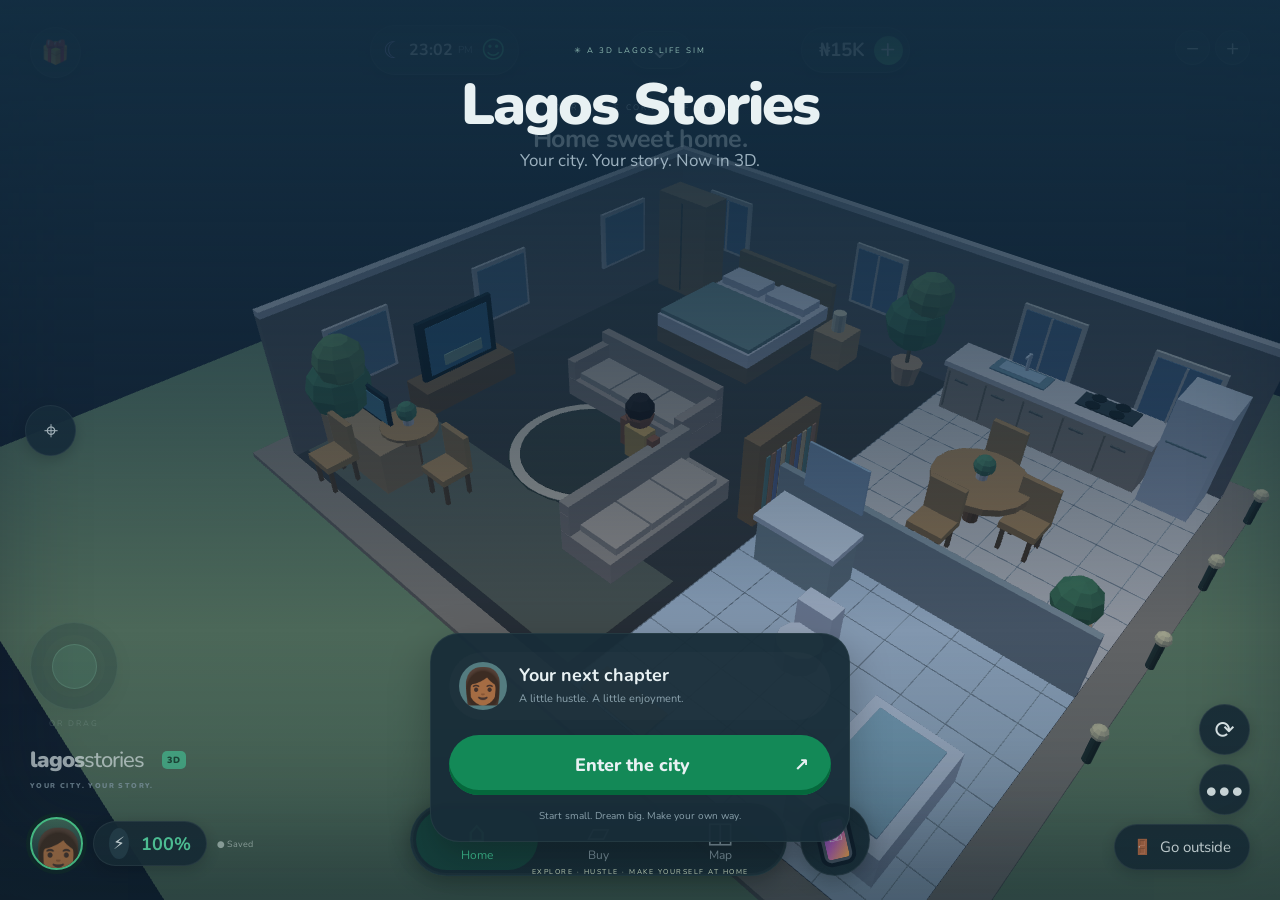
==== commit 64385676: "Convert Lagos Stories to a playable WebGL 3D world with character movement and collisions" ====
--- a/lagos-stories/index.html
+++ b/lagos-stories/index.html
@@ -1 +1 @@
-<!doctype html><html lang="en"><head><meta charset="UTF-8"><meta name="viewport" content="width=device-width,initial-scale=1,viewport-fit=cover"><meta name="theme-color" content="#142839"><title>Lagos Stories — Your city, your story</title><meta name="description" content="Explore Lagos, build your home, and make your own way in an interactive life simulator."><link rel="stylesheet" href="style.css?v=2"></head><body><main id="game"><canvas id="world" aria-label="Interactive isometric home and Lagos city map"></canvas><div class="scene-vignette"></div><div id="map-labels" aria-label="City destinations"></div><div class="hud"><button id="clock" class="pill" aria-label="Switch day and night"><span id="moon">☾</span> <b id="time">10:28</b><small>PM</small><span class="mood">☺</span></button><button id="overview" class="pill compact" aria-label="Toggle home overview">⌄</button><button id="wallet" class="pill"><b id="cash">₦15K</b><span class="plus">+</span></button></div><div class="quick-hud"><button class="circle gift" id="gift" aria-label="Daily reward">🎁</button><button class="pill streak" id="daily"><span>☀ <b id="day">1</b></span><span>🔥 <b id="streak">0</b></span></button><button class="circle diamond" id="goals" aria-label="View milestone">💎</button><button class="pill goal-pill" id="goal"><span>₦</span><b id="goal-progress">0/5</b></button></div><div class="city-banner" id="city-banner" hidden>🏛 CITY GIST <span>A new day. Another chance to make your mark.</span></div><div class="scene-title" id="scene-title"><span>YOUR LITTLE CORNER OF LAGOS</span><h1>Home sweet home.</h1></div><button class="side-control circle" id="zoom" aria-label="Zoom into room">⌖</button><button id="room-action" class="room-action" aria-label="Interact with home">🔧</button><div class="right-controls"><button class="circle" id="rotate" aria-label="Rotate view">⟳</button><button class="circle" id="more" aria-label="More actions">•••</button><button class="pill outside" id="outside">🚪 <span>Go outside</span></button></div><div class="player-status"><button class="portrait" id="profile" aria-label="Edit character"><span id="avatar">👩🏾</span></button><button class="pill energy" id="status"><span>⚡</span><b id="energy">100%</b><i></i></button><span class="save-indicator">● Saved</span></div><div class="bottom-bar"><nav aria-label="Game navigation"><button class="active" data-tab="home"><span>⌂</span>Home</button><button data-tab="buy"><span>▱</span>Buy</button><button data-tab="map"><span>◫</span>Map</button></nav><button id="phone-open" class="phone-launch" aria-label="Open phone"><span>▰<i>☏</i></span></button></div><div class="desktop-brand">lagos<span>stories</span><small>YOUR CITY. YOUR STORY.</small></div><div class="view-tools"><button id="zoom-out" aria-label="Zoom out">−</button><button id="zoom-in" aria-label="Zoom in">+</button></div><div id="welcome"><div class="welcome-heading"><div class="brand-kicker">✳ AN INDEPENDENT LIFE SIM</div><h1>Lagos Stories</h1><p>Live your own Lagos story.</p></div><div class="continue-card"><div class="welcome-player"><span class="welcome-avatar">👩🏾</span><div><strong id="welcome-name">Your next chapter</strong><p id="welcome-detail">A little hustle. A little enjoyment.</p></div></div><button id="continue">Enter the city <span>↗</span></button><small>Start small. Dream big. Make your own way.</small></div><div class="welcome-footer">EXPLORE · HUSTLE · MAKE YOURSELF AT HOME</div></div></main><div id="phone-overlay" hidden><button id="phone-close" class="pill">× Close</button><section class="phone" aria-label="In-game phone"><div class="phone-status"><span id="phone-mini-time">10:28 PM</span><i></i><span>••• 4G ▰</span></div><div class="phone-content"><h2 id="phone-time">10:28</h2><p id="phone-date">Monday · Lagos</p><button class="day-toggle" id="phone-theme">☀ Day mode</button><button class="phone-event" id="phone-milestone"><span>🎁</span><div><b>Your first big break</b><small>Join the ₦50K club · Keep making moves</small></div><strong>↗</strong></button><div class="apps"><button data-app="jobs"><i class="app-green">💼</i>Jobs</button><button data-app="journal"><i class="app-blue">💬</i>My story</button><button data-app="games"><i class="app-green">🎱</i>Games</button><button data-app="help"><i class="app-teal">🎧</i>Help</button><button data-app="food"><i class="app-white">🍲</i>Chop food</button><button data-app="home"><i class="app-black">🏡</i>My home</button><button data-app="map"><i class="app-teal">🗺</i>Explore</button><button data-app="status"><i class="app-blue">💚</i>Wellness</button><button data-app="goals"><i class="app-white">💎</i>Milestones</button><button data-app="buy"><i class="app-black">🛋</i>Furniture</button><button data-app="rest"><i class="app-yellow">🌙</i>Rest</button><button data-app="profile"><i class="app-green">👤</i>Profile</button></div><div class="phone-dock"><button data-app="jobs" aria-label="Jobs">💼</button><button data-app="food" aria-label="Food">🍲</button><button data-app="goals" aria-label="Goals">💡</button><button data-app="help" aria-label="Help">🎓</button></div></div><div class="phone-home-indicator"></div></section></div><dialog id="sheet"><button class="sheet-close" aria-label="Close dialog">×</button><div class="sheet-handle"></div><div id="sheet-content"></div></dialog><div id="toast" role="status"></div><script src="world.js?v=2"></script><script src="game.js?v=2"></script></body></html>
+<!doctype html><html lang="en"><head><meta charset="UTF-8"><meta name="viewport" content="width=device-width,initial-scale=1,viewport-fit=cover"><meta name="theme-color" content="#142839"><title>Lagos Stories 3D — Your city, your story</title><meta name="description" content="Explore Lagos, build your home, and make your own way in an interactive life simulator."><link rel="stylesheet" href="style.css?v=3"></head><body><main id="game"><canvas id="world" aria-label="Interactive 3D home and Lagos city. Use WASD or arrow keys to move, drag to look, and E to interact."></canvas><div class="scene-vignette"></div><div id="map-labels" aria-label="City destinations"></div><div class="hud"><button id="clock" class="pill" aria-label="Switch day and night"><span id="moon">☾</span> <b id="time">10:28</b><small>PM</small><span class="mood">☺</span></button><button id="overview" class="pill compact" aria-label="Toggle home overview">⌄</button><button id="wallet" class="pill"><b id="cash">₦15K</b><span class="plus">+</span></button></div><div class="quick-hud"><button class="circle gift" id="gift" aria-label="Daily reward">🎁</button><button class="pill streak" id="daily"><span>☀ <b id="day">1</b></span><span>🔥 <b id="streak">0</b></span></button><button class="circle diamond" id="goals" aria-label="View milestone">💎</button><button class="pill goal-pill" id="goal"><span>₦</span><b id="goal-progress">0/5</b></button></div><div class="city-banner" id="city-banner" hidden>🏛 CITY GIST <span>A new day. Another chance to make your mark.</span></div><div class="scene-title" id="scene-title"><span>YOUR LITTLE CORNER OF LAGOS</span><h1>Home sweet home.</h1></div><button class="side-control circle" id="zoom" aria-label="Zoom into room">⌖</button><button id="room-action" class="room-action" aria-label="Interact with home">🔧</button><div class="right-controls"><button class="circle" id="rotate" aria-label="Rotate view">⟳</button><button class="circle" id="more" aria-label="More actions">•••</button><button class="pill outside" id="outside">🚪 <span>Go outside</span></button></div><div class="player-status"><button class="portrait" id="profile" aria-label="Edit character"><span id="avatar">👩🏾</span></button><button class="pill energy" id="status"><span>⚡</span><b id="energy">100%</b><i></i></button><span class="save-indicator">● Saved</span></div><div class="bottom-bar"><nav aria-label="Game navigation"><button class="active" data-tab="home"><span>⌂</span>Home</button><button data-tab="buy"><span>▱</span>Buy</button><button data-tab="map"><span>◫</span>Map</button></nav><button id="phone-open" class="phone-launch" aria-label="Open phone"><span>▰<i>☏</i></span></button></div><div class="desktop-brand">lagos<span>stories</span><small>YOUR CITY. YOUR STORY.</small></div><div class="view-tools"><button id="zoom-out" aria-label="Zoom out">−</button><button id="zoom-in" aria-label="Zoom in">+</button></div><div id="welcome"><div class="welcome-heading"><div class="brand-kicker">✳ A 3D LAGOS LIFE SIM</div><h1>Lagos Stories</h1><p>Your city. Your story. Now in 3D.</p></div><div class="continue-card"><div class="welcome-player"><span class="welcome-avatar">👩🏾</span><div><strong id="welcome-name">Your next chapter</strong><p id="welcome-detail">A little hustle. A little enjoyment.</p></div></div><button id="continue">Enter the city <span>↗</span></button><small>Start small. Dream big. Make your own way.</small></div><div class="welcome-footer">EXPLORE · HUSTLE · MAKE YOURSELF AT HOME</div></div></main><div id="phone-overlay" hidden><button id="phone-close" class="pill">× Close</button><section class="phone" aria-label="In-game phone"><div class="phone-status"><span id="phone-mini-time">10:28 PM</span><i></i><span>••• 4G ▰</span></div><div class="phone-content"><h2 id="phone-time">10:28</h2><p id="phone-date">Monday · Lagos</p><button class="day-toggle" id="phone-theme">☀ Day mode</button><button class="phone-event" id="phone-milestone"><span>🎁</span><div><b>Your first big break</b><small>Join the ₦50K club · Keep making moves</small></div><strong>↗</strong></button><div class="apps"><button data-app="jobs"><i class="app-green">💼</i>Jobs</button><button data-app="journal"><i class="app-blue">💬</i>My story</button><button data-app="games"><i class="app-green">🎱</i>Games</button><button data-app="help"><i class="app-teal">🎧</i>Help</button><button data-app="food"><i class="app-white">🍲</i>Chop food</button><button data-app="home"><i class="app-black">🏡</i>My home</button><button data-app="map"><i class="app-teal">🗺</i>Explore</button><button data-app="status"><i class="app-blue">💚</i>Wellness</button><button data-app="goals"><i class="app-white">💎</i>Milestones</button><button data-app="buy"><i class="app-black">🛋</i>Furniture</button><button data-app="rest"><i class="app-yellow">🌙</i>Rest</button><button data-app="profile"><i class="app-green">👤</i>Profile</button></div><div class="phone-dock"><button data-app="jobs" aria-label="Jobs">💼</button><button data-app="food" aria-label="Food">🍲</button><button data-app="goals" aria-label="Goals">💡</button><button data-app="help" aria-label="Help">🎓</button></div></div><div class="phone-home-indicator"></div></section></div><dialog id="sheet"><button class="sheet-close" aria-label="Close dialog">×</button><div class="sheet-handle"></div><div id="sheet-content"></div></dialog><div id="toast" role="status"></div><script src="world.js?v=3"></script><script src="game.js?v=3"></script></body></html>
--- a/lagos-stories/style.css
+++ b/lagos-stories/style.css
@@ -2,3 +2,5 @@
 :root{font-family:Nunito,system-ui,sans-serif;color:#e8f1f3;--mint:#46d8a1;--panel:#182c38;--edge:#ffffff13}*{box-sizing:border-box}body{margin:0;background:#112337;overflow:hidden}button,input{font:inherit}button{cursor:pointer;color:inherit;-webkit-tap-highlight-color:transparent}button:focus-visible{outline:3px solid #63e6b2;outline-offset:3px}button{touch-action:manipulation}#game{width:100%;height:100svh;min-height:380px;position:relative;overflow:hidden;background:radial-gradient(ellipse at 50% 40%,#243451,#10172e)}#world{width:100%;height:100%;display:block;touch-action:none;cursor:grab}#world:active{cursor:grabbing}.scene-vignette{position:absolute;inset:0;pointer-events:none;box-shadow:inset 0 -80px 110px #09122070}.pill,.circle{border:1px solid var(--edge);background:#182b36ed;box-shadow:0 4px 14px #0003;display:flex;align-items:center;justify-content:center}.pill{border-radius:35px;padding:9px 14px;gap:8px;font-size:17px;white-space:nowrap}.circle{border-radius:50%;width:51px;height:51px;font-size:23px}.hud{position:absolute;top:max(16px,env(safe-area-inset-top));left:18px;right:18px;display:flex;align-items:center;justify-content:space-between;z-index:3;pointer-events:none}.hud button{pointer-events:auto}#clock{padding:8px 12px;font-size:16px;gap:5px}#moon{font-size:23px;color:#b9a7fa}#clock b{font-weight:700}#clock small{font-size:10px;color:#8b9ca6}.mood{color:#49cc8d;font-size:24px;margin-left:3px}.compact{padding:3px 20px;font-size:24px;line-height:30px}.plus{background:#419363;border-radius:50%;width:29px;height:29px;font-size:26px;line-height:26px;margin:-3px -8px -3px 1px}#wallet{font-size:19px;padding-left:17px}.quick-hud{position:absolute;top:77px;left:17px;display:flex;align-items:center;gap:8px;z-index:2}.streak{gap:15px;font-size:13px;height:48px}.streak span:last-child{color:#ed8e52}.diamond{background:#4766a7;box-shadow:inset 0 0 0 6px #182a38;font-size:22px}.goal-pill{font-size:14px;gap:10px;height:47px}.goal-pill>span{background:#d49934;color:#382615;border-radius:50%;width:28px;height:28px;display:grid;place-items:center;font-weight:900;font-size:21px}.scene-title{position:absolute;top:155px;left:0;right:0;text-align:center;pointer-events:none;opacity:.8}.scene-title span{font-size:8px;letter-spacing:2.3px;color:#b0bfca}.scene-title h1{font-size:24px;font-weight:700;margin:6px 0;letter-spacing:-.7px}.city-banner{position:absolute;left:50%;transform:translateX(-50%);top:137px;z-index:2;background:#1b7b5eea;max-width:80%;border-radius:30px;padding:6px 12px;font-size:9px;white-space:nowrap;overflow:hidden;text-overflow:ellipsis}.city-banner span{margin-left:10px;opacity:.8}.side-control{position:absolute;top:38%;left:-12px;font-size:25px;z-index:2}.room-action{position:absolute;left:59%;top:53%;border:3px solid #e99e97;width:48px;height:48px;border-radius:50%;background:#f6f7ec;font-size:25px;box-shadow:0 0 0 6px #ffffff10,0 4px 15px #0003;z-index:2}.right-controls{position:absolute;right:17px;bottom:119px;display:flex;flex-direction:column;gap:9px;align-items:flex-end;z-index:3}.right-controls .circle{font-size:24px}.outside{font-size:15px;padding:12px 18px}.player-status{position:absolute;left:17px;bottom:112px;display:flex;gap:10px;align-items:center;z-index:3}.portrait{background:linear-gradient(#426959,#18313b);border:2px solid #50d894;box-shadow:0 0 0 4px #102e26a0;border-radius:50%;width:53px;height:53px;overflow:hidden;padding:0;display:grid;place-items:center}.portrait span{font-size:42px;transform:translateY(4px)}.energy{height:45px;font-size:18px;padding:7px 15px;gap:12px}.energy>span{background:#263e4b;border-radius:50%;padding:4px;font-size:17px}.energy b{color:#5ce0aa}.energy i{display:none}.save-indicator{font-size:9px;color:#a4b7b0;display:none}.bottom-bar{position:absolute;bottom:max(16px,env(safe-area-inset-bottom));left:20px;right:20px;display:flex;gap:13px;z-index:3;align-items:center}nav{display:flex;background:#182b37f5;box-shadow:0 5px 22px #0005,inset 0 0 0 2px #ffffff08;border:1px solid #41636a45;border-radius:50px;flex:1;padding:5px;height:73px}nav button{width:33.33%;border:0;border-radius:40px;background:none;display:flex;flex-direction:column;align-items:center;justify-content:center;gap:0;font-size:12px;color:#8ca1ad}nav button>span{font-size:29px;line-height:30px;font-family:system-ui}nav button.active{background:#17443f;color:var(--mint)}nav button:hover{background:#20473f80}.phone-launch{width:70px;height:73px;flex-shrink:0;border-radius:50%;border:1px solid var(--edge);background:#182b37f5;box-shadow:0 6px 20px #0004;display:grid;place-items:center}.phone-launch>span{background:linear-gradient(130deg,#6056c5,#b45cb9,#e6a046);height:45px;width:28px;display:block;border-radius:7px;transform:rotate(-13deg);border:3px solid #445060;position:relative;font-size:0;box-shadow:0 0 0 4px #0f1c2b}.phone-launch i{font-style:normal;font-size:16px;position:absolute;left:2px;top:5px}.desktop-brand{display:none}.view-tools{display:none}#map-labels{position:absolute;inset:0;pointer-events:none;overflow:hidden}.map-pin{position:absolute;transform:translate(-50%,-100%);pointer-events:auto;white-space:nowrap;display:flex;align-items:center;gap:6px;border:1px solid #63758235;border-radius:30px;background:#172b37ed;box-shadow:0 4px 12px #0003;padding:7px 12px;font-size:12px;font-weight:700;transition:background .2s}.map-pin span{font-size:18px}.map-pin:hover,.map-pin.current{background:#17694f;border-color:#58b688}.map-pin::after{content:'';position:absolute;bottom:-5px;left:50%;border:5px solid transparent;border-bottom:0;border-top-color:#172b37ed}.map-pin.minor{font-size:10px;padding:5px 9px}.map-pin.minor span{font-size:15px}#welcome{position:absolute;inset:0;z-index:6;background:linear-gradient(#132e42fa 0%,#132e4260 45%,#11243100 70%,#102b3040);display:flex;flex-direction:column;align-items:center;justify-content:space-between;padding:50px 22px 24px}.welcome-heading{text-align:center}.brand-kicker{font-size:8px;letter-spacing:2px;color:#8eb9b1;margin:0 0 17px}.welcome-heading h1{font-size:47px;letter-spacing:-2px;line-height:1.1;font-weight:900;margin:0}.welcome-heading>p{font-size:17px;color:#9cb1bf;margin:12px}.continue-card{margin-top:auto;width:100%;max-width:420px;background:#182d39f5;border:1px solid #66857a25;box-shadow:0 12px 40px #0004;border-radius:29px;padding:18px}.welcome-player{display:flex;gap:12px;align-items:center;background:#ffffff04;border-radius:50px;padding:10px}.welcome-avatar{font-size:35px;background:#547c80;border-radius:50%;height:48px;width:48px;display:grid;place-items:center;overflow:hidden}.welcome-player strong{font-size:18px}.welcome-player p{font-size:11px;color:#8da4af;margin:4px 0}.continue-card>button{border:0;background:#138957;box-shadow:inset 0 -5px 0 #05683c;width:100%;padding:18px 22px;border-radius:35px;font-weight:800;font-size:18px;margin:15px 0 14px}.continue-card>button span{float:right}.continue-card>small{font-size:10px;color:#8aa1ac;display:block;text-align:center}.welcome-footer{font-size:7px;letter-spacing:1.5px;color:#b7c8b0;margin-top:20px}#phone-overlay{position:fixed;inset:0;z-index:8;background:#061a27a6;backdrop-filter:blur(4px);padding:52px 14px 12px;display:flex;align-items:center;justify-content:center}#phone-overlay[hidden],#welcome[hidden],[hidden]{display:none!important}#phone-close{position:absolute;right:max(20px,calc((100vw - 440px)/2));top:10px;font-size:13px;padding:8px 14px}.phone{width:min(100%,405px);height:min(790px,100%);border-radius:44px;border:10px solid #172029;box-shadow:0 15px 60px #0009;background:linear-gradient(165deg,#334093,#7739e1 39%,#b259a5 59%,#fa781b 82%,#f4bd37);position:relative;overflow:hidden}.phone-status{display:flex;align-items:center;justify-content:space-between;padding:12px 20px;font-size:10px;height:39px}.phone-status>i{position:absolute;top:9px;left:36%;width:28%;height:21px;border-radius:20px;background:#10171e}.phone-content{padding:20px 23px 55px;height:calc(100% - 39px);overflow:auto;scrollbar-width:none}.phone h2{font-size:60px;line-height:1;letter-spacing:-3px;margin:0;font-weight:600}.phone-content>p{font-size:14px;margin:7px 0 15px}.day-toggle{border:0;border-radius:25px;background:#ffffff24;padding:8px 12px;font-size:12px}.phone-event{display:flex;align-items:center;width:100%;gap:10px;background:#200f18;border:1px solid #fc707731;border-radius:28px;padding:13px 12px;margin:19px 0 25px;text-align:left}.phone-event>span{font-size:28px}.phone-event div{flex:1}.phone-event b{font-size:12px;display:block}.phone-event small{font-size:8px;display:block;color:#c4b8bb;margin-top:4px}.phone-event strong{background:#e26932;padding:8px;border-radius:50%}.apps{display:grid;grid-template-columns:repeat(4,1fr);gap:21px 12px}.apps button{background:none;border:0;padding:0;display:flex;align-items:center;flex-direction:column;gap:6px;font-size:10px}.apps i{font-style:normal;font-size:30px;width:100%;aspect-ratio:1;border-radius:18px;display:grid;place-items:center;box-shadow:inset 0 1px 2px #ffffff40,0 5px 10px #362f6120}.app-green{background:linear-gradient(135deg,#38cd80,#078e64)}.app-blue{background:linear-gradient(140deg,#5babe9,#2556af)}.app-teal{background:linear-gradient(135deg,#3bd8c8,#065252)}.app-white{background:linear-gradient(135deg,#fff,#dee8eb)}.app-black{background:linear-gradient(140deg,#123d3d,#081523)}.app-yellow{background:linear-gradient(140deg,#ffdc50,#edaa19)}.phone-dock{display:flex;background:#3c382b28;border-radius:26px;padding:12px;margin-top:25px;justify-content:space-around}.phone-dock button{font-size:25px;background:#ffffff25;border:0;width:48px;height:48px;border-radius:14px}.phone-home-indicator{position:absolute;bottom:9px;left:33%;width:34%;height:5px;background:#152530;border-radius:10px}dialog{position:fixed;inset:auto 0 0;margin:0 auto;border:1px solid #52687560;background:#172b38;color:#e8f1f3;border-radius:27px 27px 0 0;padding:24px 25px 30px;width:min(100%,500px);max-height:83svh;overflow:auto;box-shadow:0 -10px 60px #0005}dialog::backdrop{background:#0615228c;backdrop-filter:blur(4px)}.sheet-close{position:absolute;top:14px;right:19px;border:0;background:#ffffff0a;border-radius:50%;width:32px;height:32px;font-size:24px;color:#adbdc6}.sheet-handle{height:4px;width:36px;background:#657984;border-radius:5px;position:absolute;top:9px;left:calc(50% - 18px)}.sheet-icon{font-size:37px;display:block;margin:4px 0 12px}.kicker{color:var(--mint);font-size:9px;letter-spacing:2px;font-weight:800}dialog h2{font-size:27px;letter-spacing:-.8px;margin:8px 0 12px;line-height:1.2}dialog p{font-size:13px;line-height:1.7;color:#a2b5bf}dialog label{font-size:12px;color:#a2b5bf}dialog input{display:block;background:#0f222f;border:1px solid #48616a;border-radius:12px;color:white;padding:13px;width:100%;margin:9px 0 18px}.primary-btn{background:#16966a;box-shadow:inset 0 -3px 0 #08744f;border:0;border-radius:16px;padding:14px 18px;width:100%;font-weight:800;margin-top:12px}.secondary-btn{background:#ffffff08;border:1px solid #ffffff12;border-radius:13px;padding:11px;width:100%;margin-top:10px;color:#a9bbc5;font-size:12px}.choice-list{display:grid;gap:9px;margin:20px 0 6px}.choice{display:flex;align-items:center;gap:13px;text-align:left;border:1px solid #647e8230;border-radius:17px;background:#ffffff04;padding:13px;width:100%}.choice:hover{background:#2e594b}.choice .emoji{font-size:28px;width:40px;text-align:center}.choice .details{flex:1}.choice b{display:block;font-size:14px}.choice small{display:block;font-size:10px;color:#a1b3ba;margin-top:4px}.choice .price{color:#5bdfa9;font-size:12px;font-weight:800;white-space:nowrap}.choice:disabled{opacity:.5;cursor:default}.stat-row{display:flex;justify-content:space-between;padding:14px 0;border-bottom:1px solid #ffffff0c;font-size:13px}.stat-row b{color:#58dca6}.journal-entry{padding:14px 0;border-bottom:1px solid #ffffff0c}.journal-entry small{font-size:9px;color:#57c99c}.journal-entry p{margin:5px 0;font-size:12px}.progress-bar{height:8px;background:#0d202c;border-radius:10px;overflow:hidden;margin:20px 0 10px}.progress-bar i{height:100%;background:#50d99c;display:block}.avatar-picker{display:flex;gap:12px;margin:10px 0 20px}.avatar-picker button{border:2px solid transparent;background:#25424b;font-size:31px;border-radius:50%;width:53px;height:53px}.avatar-picker button.selected{border-color:#4cd69d}.empty-note{padding:20px;background:#ffffff05;border-radius:14px;font-size:13px;color:#a2b5bf}#toast{position:fixed;bottom:210px;left:50%;transform:translate(-50%,15px);opacity:0;pointer-events:none;background:#123c33f5;border:1px solid #3e9576;color:#d5f7e8;border-radius:18px;padding:12px 19px;z-index:12;width:max-content;max-width:88vw;text-align:center;font-size:13px;transition:opacity .2s,transform .2s;box-shadow:0 5px 30px #0005}#toast.show{opacity:1;transform:translate(-50%,0)}.mini-game{text-align:center}.mini-game .dice{font-size:65px;padding:20px}.mini-game .result{min-height:30px;font-size:14px;color:#64e4ad}.hint{font-size:10px!important;color:#77949e!important}.danger{color:#eea39a}.daylight #game{background:radial-gradient(ellipse at 50% 50%,#7eabb3,#3b647e)}@media(min-width:700px){.hud{top:25px;left:30px;right:30px;max-width:540px;margin:auto}.quick-hud{left:30px;top:27px}.quick-hud .streak,.quick-hud .goal-pill{display:none}.quick-hud .diamond{display:none}.bottom-bar{max-width:460px;margin:auto;bottom:24px}.player-status{left:30px;bottom:30px}.right-controls{right:30px;bottom:30px}.save-indicator{display:block}.scene-title{top:95px}.scene-title h1{font-size:28px}.desktop-brand{position:absolute;left:30px;bottom:110px;font-size:22px;letter-spacing:-1px;display:block;font-weight:900;opacity:.7}.desktop-brand>span{font-weight:500}.desktop-brand small{display:block;font-size:7px;letter-spacing:1.4px;margin-top:6px;color:#93a8b7}.view-tools{display:flex;position:absolute;right:30px;top:30px;gap:5px}.view-tools button{border:1px solid #ffffff14;background:#182c38;width:35px;height:35px;border-radius:50%;font-size:22px}.side-control{left:25px;top:45%}.city-banner{top:90px}.map-pin{font-size:13px}dialog{inset:0;margin:auto;border-radius:25px;height:max-content;padding:30px;max-height:85svh}.sheet-handle{display:none}#welcome{padding-top:45px}.welcome-heading h1{font-size:58px}.continue-card{margin-bottom:25px}.welcome-footer{margin-top:0}.room-action{width:51px;height:51px}.phone-content{padding-top:24px}.phone h2{font-size:66px}.apps{gap:24px 14px}#toast{bottom:125px}}
 @media(max-height:680px){.scene-title{display:none}.quick-hud{top:70px}.phone-content{padding:8px 19px 35px}.phone h2{font-size:44px}.phone-content>p{font-size:11px;margin:4px 0 9px}.phone-event{margin:12px 0 18px;padding:8px}.apps{gap:13px 12px}.apps i{font-size:23px;border-radius:13px}.apps button{font-size:9px}.phone-dock{margin-top:16px;padding:7px}.phone-dock button{width:36px;height:36px;font-size:22px}.day-toggle{padding:5px 10px}.welcome-heading h1{font-size:37px}.welcome-heading>p{font-size:13px}.continue-card{padding:13px}.continue-card>button{padding:12px;margin:10px 0}.brand-kicker{margin-bottom:9px}.player-status{bottom:102px}}
 @media(prefers-reduced-motion:reduce){*{transition:none!important}}
+/* 3D world controls */
+#world{cursor:grab}#world:active{cursor:grabbing}.scene-title{top:143px;opacity:.85}.scene-title h1{font-size:20px}.scene-vignette{box-shadow:inset 0 -65px 90px #09122050}.room-action{display:none}#joystick{position:absolute;left:23px;bottom:190px;width:102px;height:102px;border:1px solid #9ed3c32b;box-shadow:inset 0 0 0 12px #172c3440,0 5px 20px #0002;border-radius:50%;background:#172c3480;display:grid;place-items:center;z-index:3;touch-action:none;user-select:none}#joystick::after{content:'MOVE';position:absolute;bottom:-20px;font-size:8px;letter-spacing:2px;color:#b6cecb9c}#joystick>div{width:45px;height:45px;border-radius:50%;background:#66c9a449;border:1px solid #90e3c573;box-shadow:0 3px 15px #0003;pointer-events:none}#interact{position:absolute;right:18px;bottom:255px;z-index:3;border:1px solid #70c5a855;border-radius:27px;background:#174e43ed;color:#d8ffeb;box-shadow:0 5px 20px #0004;padding:12px 17px;font-size:12px;font-weight:800;display:flex;gap:9px;align-items:center;max-width:58%;text-align:left}#interact>span{display:none;background:#ffffff15;padding:3px 7px;border-radius:5px;font-size:10px}#movement-hint{position:absolute;left:50%;bottom:104px;transform:translateX(-50%);color:#b2cec6;font-size:9px;letter-spacing:.3px;pointer-events:none;white-space:nowrap;display:none}.webgl-error{position:absolute;left:50%;top:40%;transform:translate(-50%,-50%);padding:25px;background:#142e3f;color:#fff;border:1px solid #68aa96;border-radius:16px;width:min(90%,440px);z-index:20;text-align:center;line-height:1.7}.desktop-brand::after{content:'3D';font-size:9px;letter-spacing:1px;background:#4acc9c;color:#0b3b2c;border-radius:5px;padding:3px 5px;position:absolute;left:132px;top:6px}.map-pin{font-size:10px;padding:5px 9px;background:#162f3dd9;backdrop-filter:blur(4px)}.map-pin span{font-size:15px}@media(min-width:700px){#joystick{left:30px;bottom:190px;width:88px;height:88px;opacity:.65}#joystick:hover{opacity:1}#interact{right:30px;bottom:220px;max-width:320px;font-size:14px}#interact>span{display:block}#movement-hint{display:block}.scene-title{top:94px}.scene-title h1{font-size:25px}}@media(max-height:680px){#joystick{width:78px;height:78px;bottom:170px}#joystick>div{width:34px;height:34px}#interact{bottom:230px;font-size:10px;padding:10px 12px}}@media(hover:hover) and (pointer:fine){#joystick{opacity:.35}#joystick::after{content:'OR DRAG'}}
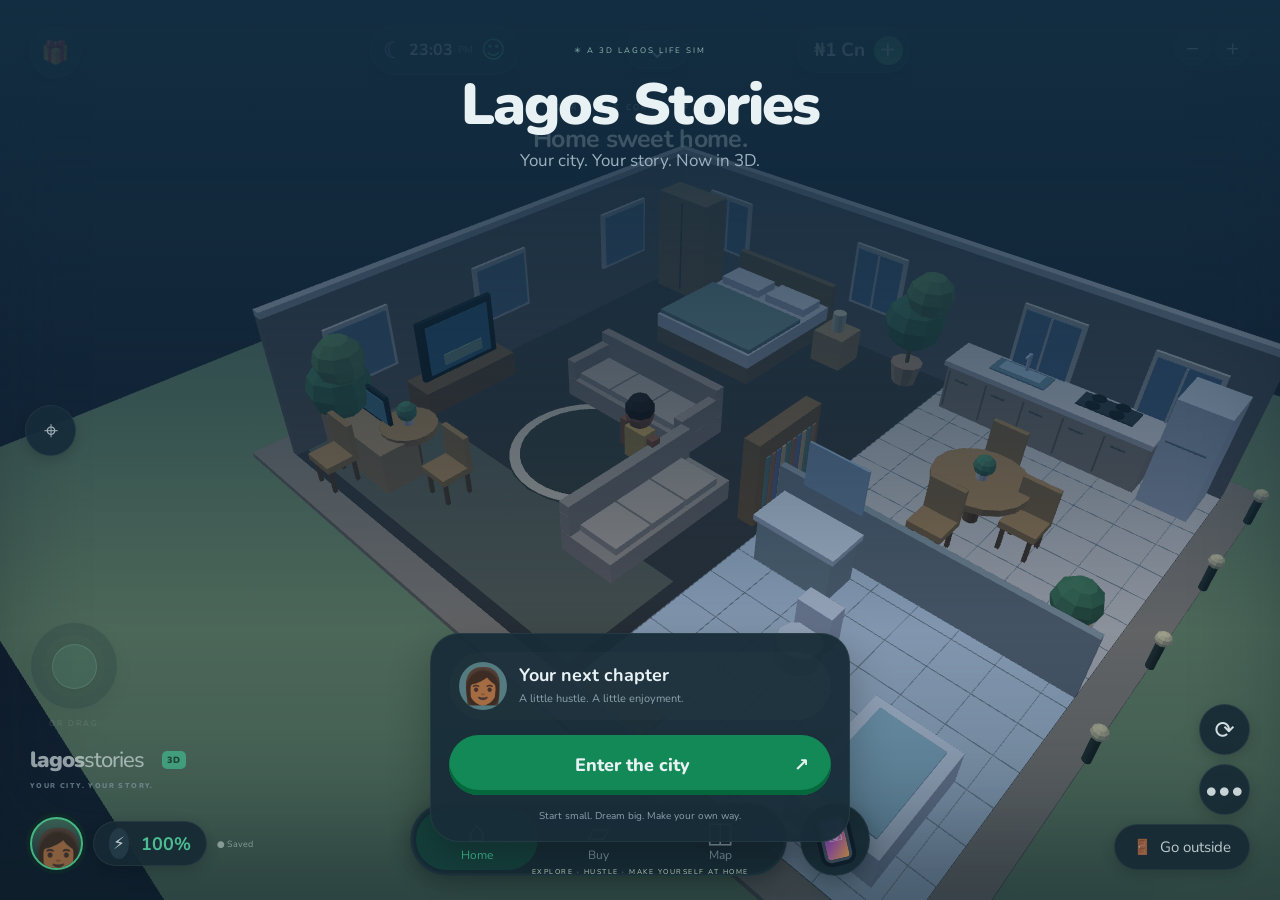
==== commit 3bfa8bb9: "Add exact centillion balance, virtual savings, businesses and trade jobs" ====
--- a/lagos-stories/index.html
+++ b/lagos-stories/index.html
@@ -1 +1 @@
-<!doctype html><html lang="en"><head><meta charset="UTF-8"><meta name="viewport" content="width=device-width,initial-scale=1,viewport-fit=cover"><meta name="theme-color" content="#142839"><title>Lagos Stories 3D — Your city, your story</title><meta name="description" content="Explore Lagos, build your home, and make your own way in an interactive life simulator."><link rel="stylesheet" href="style.css?v=3"></head><body><main id="game"><canvas id="world" aria-label="Interactive 3D home and Lagos city. Use WASD or arrow keys to move, drag to look, and E to interact."></canvas><div class="scene-vignette"></div><div id="map-labels" aria-label="City destinations"></div><div class="hud"><button id="clock" class="pill" aria-label="Switch day and night"><span id="moon">☾</span> <b id="time">10:28</b><small>PM</small><span class="mood">☺</span></button><button id="overview" class="pill compact" aria-label="Toggle home overview">⌄</button><button id="wallet" class="pill"><b id="cash">₦15K</b><span class="plus">+</span></button></div><div class="quick-hud"><button class="circle gift" id="gift" aria-label="Daily reward">🎁</button><button class="pill streak" id="daily"><span>☀ <b id="day">1</b></span><span>🔥 <b id="streak">0</b></span></button><button class="circle diamond" id="goals" aria-label="View milestone">💎</button><button class="pill goal-pill" id="goal"><span>₦</span><b id="goal-progress">0/5</b></button></div><div class="city-banner" id="city-banner" hidden>🏛 CITY GIST <span>A new day. Another chance to make your mark.</span></div><div class="scene-title" id="scene-title"><span>YOUR LITTLE CORNER OF LAGOS</span><h1>Home sweet home.</h1></div><button class="side-control circle" id="zoom" aria-label="Zoom into room">⌖</button><button id="room-action" class="room-action" aria-label="Interact with home">🔧</button><div class="right-controls"><button class="circle" id="rotate" aria-label="Rotate view">⟳</button><button class="circle" id="more" aria-label="More actions">•••</button><button class="pill outside" id="outside">🚪 <span>Go outside</span></button></div><div class="player-status"><button class="portrait" id="profile" aria-label="Edit character"><span id="avatar">👩🏾</span></button><button class="pill energy" id="status"><span>⚡</span><b id="energy">100%</b><i></i></button><span class="save-indicator">● Saved</span></div><div class="bottom-bar"><nav aria-label="Game navigation"><button class="active" data-tab="home"><span>⌂</span>Home</button><button data-tab="buy"><span>▱</span>Buy</button><button data-tab="map"><span>◫</span>Map</button></nav><button id="phone-open" class="phone-launch" aria-label="Open phone"><span>▰<i>☏</i></span></button></div><div class="desktop-brand">lagos<span>stories</span><small>YOUR CITY. YOUR STORY.</small></div><div class="view-tools"><button id="zoom-out" aria-label="Zoom out">−</button><button id="zoom-in" aria-label="Zoom in">+</button></div><div id="welcome"><div class="welcome-heading"><div class="brand-kicker">✳ A 3D LAGOS LIFE SIM</div><h1>Lagos Stories</h1><p>Your city. Your story. Now in 3D.</p></div><div class="continue-card"><div class="welcome-player"><span class="welcome-avatar">👩🏾</span><div><strong id="welcome-name">Your next chapter</strong><p id="welcome-detail">A little hustle. A little enjoyment.</p></div></div><button id="continue">Enter the city <span>↗</span></button><small>Start small. Dream big. Make your own way.</small></div><div class="welcome-footer">EXPLORE · HUSTLE · MAKE YOURSELF AT HOME</div></div></main><div id="phone-overlay" hidden><button id="phone-close" class="pill">× Close</button><section class="phone" aria-label="In-game phone"><div class="phone-status"><span id="phone-mini-time">10:28 PM</span><i></i><span>••• 4G ▰</span></div><div class="phone-content"><h2 id="phone-time">10:28</h2><p id="phone-date">Monday · Lagos</p><button class="day-toggle" id="phone-theme">☀ Day mode</button><button class="phone-event" id="phone-milestone"><span>🎁</span><div><b>Your first big break</b><small>Join the ₦50K club · Keep making moves</small></div><strong>↗</strong></button><div class="apps"><button data-app="jobs"><i class="app-green">💼</i>Jobs</button><button data-app="journal"><i class="app-blue">💬</i>My story</button><button data-app="games"><i class="app-green">🎱</i>Games</button><button data-app="help"><i class="app-teal">🎧</i>Help</button><button data-app="food"><i class="app-white">🍲</i>Chop food</button><button data-app="home"><i class="app-black">🏡</i>My home</button><button data-app="map"><i class="app-teal">🗺</i>Explore</button><button data-app="status"><i class="app-blue">💚</i>Wellness</button><button data-app="goals"><i class="app-white">💎</i>Milestones</button><button data-app="buy"><i class="app-black">🛋</i>Furniture</button><button data-app="rest"><i class="app-yellow">🌙</i>Rest</button><button data-app="profile"><i class="app-green">👤</i>Profile</button></div><div class="phone-dock"><button data-app="jobs" aria-label="Jobs">💼</button><button data-app="food" aria-label="Food">🍲</button><button data-app="goals" aria-label="Goals">💡</button><button data-app="help" aria-label="Help">🎓</button></div></div><div class="phone-home-indicator"></div></section></div><dialog id="sheet"><button class="sheet-close" aria-label="Close dialog">×</button><div class="sheet-handle"></div><div id="sheet-content"></div></dialog><div id="toast" role="status"></div><script src="world.js?v=3"></script><script src="game.js?v=3"></script></body></html>
+<!doctype html><html lang="en"><head><meta charset="UTF-8"><meta name="viewport" content="width=device-width,initial-scale=1,viewport-fit=cover"><meta name="theme-color" content="#142839"><title>Lagos Stories 3D — Your city, your story</title><meta name="description" content="Explore Lagos, build your home, and make your own way in an interactive life simulator."><link rel="stylesheet" href="style.css?v=4"></head><body><main id="game"><canvas id="world" aria-label="Interactive 3D home and Lagos city. Use WASD or arrow keys to move, drag to look, and E to interact."></canvas><div class="scene-vignette"></div><div id="map-labels" aria-label="City destinations"></div><div class="hud"><button id="clock" class="pill" aria-label="Switch day and night"><span id="moon">☾</span> <b id="time">10:28</b><small>PM</small><span class="mood">☺</span></button><button id="overview" class="pill compact" aria-label="Toggle home overview">⌄</button><button id="wallet" class="pill"><b id="cash">₦15K</b><span class="plus">+</span></button></div><div class="quick-hud"><button class="circle gift" id="gift" aria-label="Daily reward">🎁</button><button class="pill streak" id="daily"><span>☀ <b id="day">1</b></span><span>🔥 <b id="streak">0</b></span></button><button class="circle diamond" id="goals" aria-label="View milestone">💎</button><button class="pill goal-pill" id="goal"><span>₦</span><b id="goal-progress">0/5</b></button></div><div class="city-banner" id="city-banner" hidden>🏛 CITY GIST <span>A new day. Another chance to make your mark.</span></div><div class="scene-title" id="scene-title"><span>YOUR LITTLE CORNER OF LAGOS</span><h1>Home sweet home.</h1></div><button class="side-control circle" id="zoom" aria-label="Zoom into room">⌖</button><button id="room-action" class="room-action" aria-label="Interact with home">🔧</button><div class="right-controls"><button class="circle" id="rotate" aria-label="Rotate view">⟳</button><button class="circle" id="more" aria-label="More actions">•••</button><button class="pill outside" id="outside">🚪 <span>Go outside</span></button></div><div class="player-status"><button class="portrait" id="profile" aria-label="Edit character"><span id="avatar">👩🏾</span></button><button class="pill energy" id="status"><span>⚡</span><b id="energy">100%</b><i></i></button><span class="save-indicator">● Saved</span></div><div class="bottom-bar"><nav aria-label="Game navigation"><button class="active" data-tab="home"><span>⌂</span>Home</button><button data-tab="buy"><span>▱</span>Buy</button><button data-tab="map"><span>◫</span>Map</button></nav><button id="phone-open" class="phone-launch" aria-label="Open phone"><span>▰<i>☏</i></span></button></div><div class="desktop-brand">lagos<span>stories</span><small>YOUR CITY. YOUR STORY.</small></div><div class="view-tools"><button id="zoom-out" aria-label="Zoom out">−</button><button id="zoom-in" aria-label="Zoom in">+</button></div><div id="welcome"><div class="welcome-heading"><div class="brand-kicker">✳ A 3D LAGOS LIFE SIM</div><h1>Lagos Stories</h1><p>Your city. Your story. Now in 3D.</p></div><div class="continue-card"><div class="welcome-player"><span class="welcome-avatar">👩🏾</span><div><strong id="welcome-name">Your next chapter</strong><p id="welcome-detail">A little hustle. A little enjoyment.</p></div></div><button id="continue">Enter the city <span>↗</span></button><small>Start small. Dream big. Make your own way.</small></div><div class="welcome-footer">EXPLORE · HUSTLE · MAKE YOURSELF AT HOME</div></div></main><div id="phone-overlay" hidden><button id="phone-close" class="pill">× Close</button><section class="phone" aria-label="In-game phone"><div class="phone-status"><span id="phone-mini-time">10:28 PM</span><i></i><span>••• 4G ▰</span></div><div class="phone-content"><h2 id="phone-time">10:28</h2><p id="phone-date">Monday · Lagos</p><button class="day-toggle" id="phone-theme">☀ Day mode</button><button class="phone-event" id="phone-milestone"><span>🎁</span><div><b>Your first big break</b><small>Join the ₦50K club · Keep making moves</small></div><strong>↗</strong></button><div class="apps"><button data-app="jobs"><i class="app-green">💼</i>Jobs</button><button data-app="journal"><i class="app-blue">💬</i>My story</button><button data-app="games"><i class="app-green">🎱</i>Games</button><button data-app="help"><i class="app-teal">🎧</i>Help</button><button data-app="food"><i class="app-white">🍲</i>Chop food</button><button data-app="home"><i class="app-black">🏡</i>My home</button><button data-app="map"><i class="app-teal">🗺</i>Explore</button><button data-app="status"><i class="app-blue">💚</i>Wellness</button><button data-app="goals"><i class="app-white">💎</i>Milestones</button><button data-app="buy"><i class="app-black">🛋</i>Furniture</button><button data-app="rest"><i class="app-yellow">🌙</i>Rest</button><button data-app="profile"><i class="app-green">👤</i>Profile</button></div><div class="apps extra-apps"><button data-app="bank"><i class="app-blue">🏦</i>Bank</button><button data-app="business"><i class="app-green">🏪</i>Businesses</button><button data-app="trades"><i class="app-yellow">🔧</i>Trade jobs</button><button data-app="wallet"><i class="app-teal">💰</i>Wallet</button></div><div class="phone-dock"><button data-app="jobs" aria-label="Jobs">💼</button><button data-app="food" aria-label="Food">🍲</button><button data-app="goals" aria-label="Goals">💡</button><button data-app="help" aria-label="Help">🎓</button></div></div><div class="phone-home-indicator"></div></section></div><dialog id="sheet"><button class="sheet-close" aria-label="Close dialog">×</button><div class="sheet-handle"></div><div id="sheet-content"></div></dialog><div id="toast" role="status"></div><script src="world.js?v=4"></script><script src="game.js?v=4"></script></body></html>
--- a/lagos-stories/style.css
+++ b/lagos-stories/style.css
@@ -4,3 +4,5 @@
 @media(prefers-reduced-motion:reduce){*{transition:none!important}}
 /* 3D world controls */
 #world{cursor:grab}#world:active{cursor:grabbing}.scene-title{top:143px;opacity:.85}.scene-title h1{font-size:20px}.scene-vignette{box-shadow:inset 0 -65px 90px #09122050}.room-action{display:none}#joystick{position:absolute;left:23px;bottom:190px;width:102px;height:102px;border:1px solid #9ed3c32b;box-shadow:inset 0 0 0 12px #172c3440,0 5px 20px #0002;border-radius:50%;background:#172c3480;display:grid;place-items:center;z-index:3;touch-action:none;user-select:none}#joystick::after{content:'MOVE';position:absolute;bottom:-20px;font-size:8px;letter-spacing:2px;color:#b6cecb9c}#joystick>div{width:45px;height:45px;border-radius:50%;background:#66c9a449;border:1px solid #90e3c573;box-shadow:0 3px 15px #0003;pointer-events:none}#interact{position:absolute;right:18px;bottom:255px;z-index:3;border:1px solid #70c5a855;border-radius:27px;background:#174e43ed;color:#d8ffeb;box-shadow:0 5px 20px #0004;padding:12px 17px;font-size:12px;font-weight:800;display:flex;gap:9px;align-items:center;max-width:58%;text-align:left}#interact>span{display:none;background:#ffffff15;padding:3px 7px;border-radius:5px;font-size:10px}#movement-hint{position:absolute;left:50%;bottom:104px;transform:translateX(-50%);color:#b2cec6;font-size:9px;letter-spacing:.3px;pointer-events:none;white-space:nowrap;display:none}.webgl-error{position:absolute;left:50%;top:40%;transform:translate(-50%,-50%);padding:25px;background:#142e3f;color:#fff;border:1px solid #68aa96;border-radius:16px;width:min(90%,440px);z-index:20;text-align:center;line-height:1.7}.desktop-brand::after{content:'3D';font-size:9px;letter-spacing:1px;background:#4acc9c;color:#0b3b2c;border-radius:5px;padding:3px 5px;position:absolute;left:132px;top:6px}.map-pin{font-size:10px;padding:5px 9px;background:#162f3dd9;backdrop-filter:blur(4px)}.map-pin span{font-size:15px}@media(min-width:700px){#joystick{left:30px;bottom:190px;width:88px;height:88px;opacity:.65}#joystick:hover{opacity:1}#interact{right:30px;bottom:220px;max-width:320px;font-size:14px}#interact>span{display:block}#movement-hint{display:block}.scene-title{top:94px}.scene-title h1{font-size:25px}}@media(max-height:680px){#joystick{width:78px;height:78px;bottom:170px}#joystick>div{width:34px;height:34px}#interact{bottom:230px;font-size:10px;padding:10px 12px}}@media(hover:hover) and (pointer:fine){#joystick{opacity:.35}#joystick::after{content:'OR DRAG'}}
+
+.extra-apps{margin-top:23px}.exact-balance{border:1px solid #ffffff18;border-radius:12px;padding:12px;margin:15px 0}.exact-balance summary{cursor:pointer;font-size:12px;color:#68e0ac}.exact-balance code{display:block;overflow-wrap:anywhere;white-space:normal;margin-top:12px;font-size:11px;line-height:1.8;color:#b5c9d0}#sheet-content h2{overflow-wrap:anywhere}.stat-row{gap:12px}.stat-row b{text-align:right;overflow-wrap:anywhere;max-width:62%}
